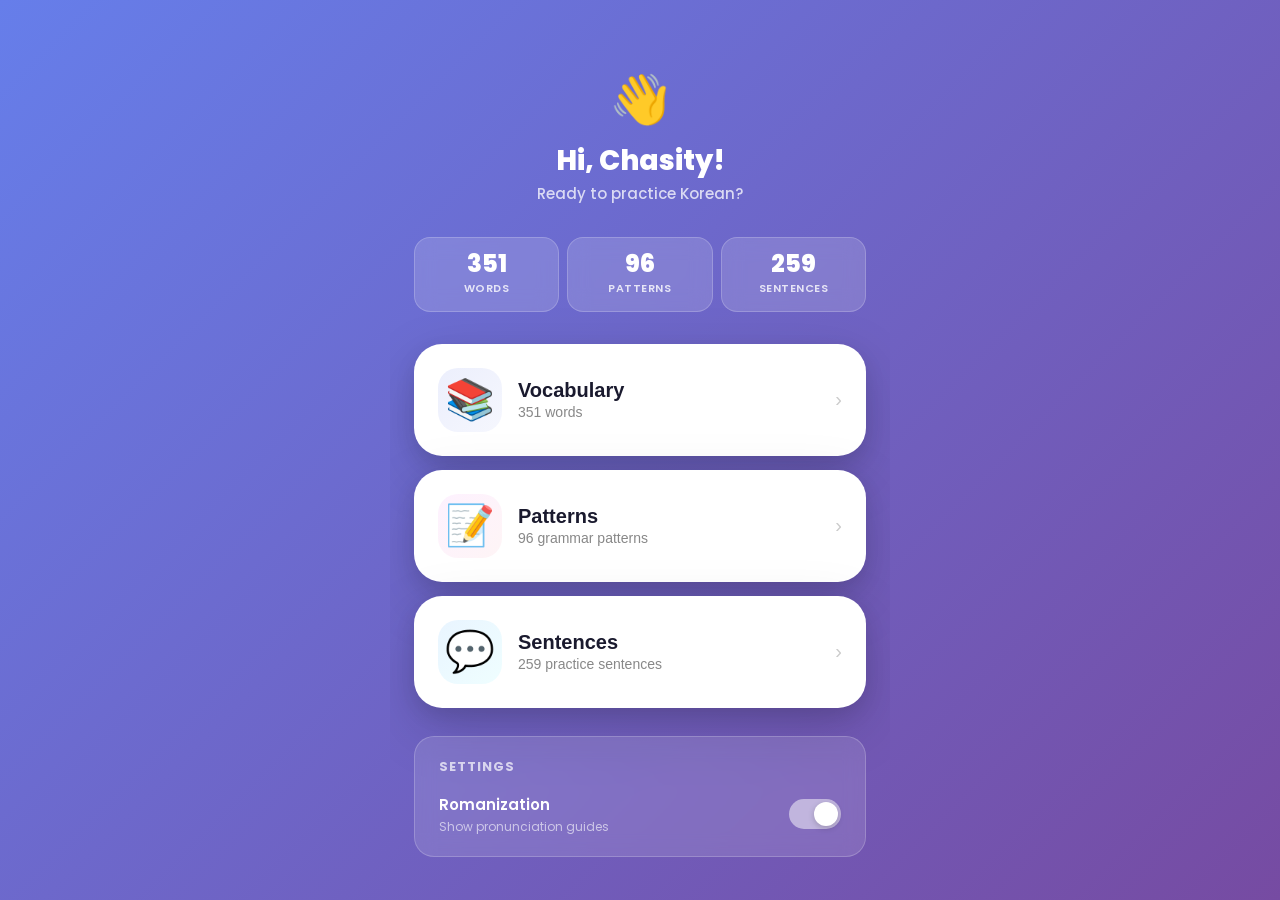
==== index.html @ 187bf94d "Initial release: Korean Practice app for Chasity - 351 vocabulary items across 20 categories - 96 gr" ====
<!DOCTYPE html>
<html lang="en">
<head>
<meta charset="UTF-8">
<meta name="viewport" content="width=device-width, initial-scale=1.0, user-scalable=no">
<meta name="apple-mobile-web-app-capable" content="yes">
<meta name="apple-mobile-web-app-status-bar-style" content="black-translucent">
<title>Korean Practice - Chasity M</title>
<link rel="preconnect" href="https://fonts.googleapis.com">
<link rel="preconnect" href="https://fonts.gstatic.com" crossorigin>
<link href="https://fonts.googleapis.com/css2?family=Noto+Sans+KR:wght@400;500;700;900&family=Poppins:wght@400;500;600;700;800&display=swap" rel="stylesheet">
<style>
*, *::before, *::after {
  box-sizing: border-box;
  margin: 0;
  padding: 0;
}

:root {
  --primary: #667eea;
  --primary-dark: #5a6fd6;
  --secondary: #764ba2;
  --bg-gradient: linear-gradient(135deg, #667eea 0%, #764ba2 100%);
  --card-radius: 28px;
  --btn-radius: 16px;
  --shadow-card: 0 20px 60px rgba(0,0,0,0.15), 0 8px 20px rgba(0,0,0,0.1);
  --shadow-btn: 0 4px 15px rgba(0,0,0,0.1);
  --shadow-btn-hover: 0 6px 20px rgba(0,0,0,0.15);
  --transition: 0.3s cubic-bezier(0.4, 0, 0.2, 1);
  --font-ui: 'Poppins', sans-serif;
  --font-kr: 'Noto Sans KR', sans-serif;
}

html, body {
  height: 100%;
  overflow: hidden;
}

body {
  font-family: var(--font-ui);
  background: var(--bg-gradient);
  min-height: 100vh;
  min-height: 100dvh;
  color: #333;
  -webkit-font-smoothing: antialiased;
  -moz-osx-font-smoothing: grayscale;
  overflow: hidden;
}

/* Loading Screen */
#loading-screen {
  position: fixed;
  inset: 0;
  background: var(--bg-gradient);
  display: flex;
  flex-direction: column;
  align-items: center;
  justify-content: center;
  z-index: 9999;
  transition: opacity 0.5s ease, visibility 0.5s ease;
}

#loading-screen.hidden {
  opacity: 0;
  visibility: hidden;
  pointer-events: none;
}

.loading-spinner {
  width: 48px;
  height: 48px;
  border: 4px solid rgba(255,255,255,0.3);
  border-top-color: #fff;
  border-radius: 50%;
  animation: spin 0.8s linear infinite;
}

.loading-text {
  color: white;
  font-family: var(--font-ui);
  font-size: 18px;
  font-weight: 600;
  margin-top: 20px;
  opacity: 0.9;
}

@keyframes spin {
  to { transform: rotate(360deg); }
}

/* App Container */
#app {
  max-width: 500px;
  margin: 0 auto;
  height: 100vh;
  height: 100dvh;
  position: relative;
  overflow: hidden;
}

/* Screens */
.screen {
  position: absolute;
  inset: 0;
  overflow-y: auto;
  overflow-x: hidden;
  padding: 20px;
  padding-bottom: 40px;
  transition: transform 0.4s cubic-bezier(0.4, 0, 0.2, 1), opacity 0.4s ease;
  -webkit-overflow-scrolling: touch;
  scrollbar-width: none;
}

.screen::-webkit-scrollbar {
  display: none;
}

.screen.hidden {
  transform: translateX(100%);
  opacity: 0;
  pointer-events: none;
}

.screen.slide-out-left {
  transform: translateX(-30%);
  opacity: 0;
  pointer-events: none;
}

/* ==================== */
/* MAIN MENU SCREEN     */
/* ==================== */

.welcome-section {
  text-align: center;
  padding-top: 40px;
  margin-bottom: 32px;
}

.welcome-wave {
  font-size: 48px;
  display: block;
  margin-bottom: 8px;
  animation: wave 2s ease-in-out infinite;
  transform-origin: 70% 70%;
}

@keyframes wave {
  0%, 100% { transform: rotate(0deg); }
  10% { transform: rotate(14deg); }
  20% { transform: rotate(-8deg); }
  30% { transform: rotate(14deg); }
  40% { transform: rotate(-4deg); }
  50% { transform: rotate(10deg); }
  60%, 100% { transform: rotate(0deg); }
}

.welcome-title {
  font-size: 28px;
  font-weight: 800;
  color: white;
  margin-bottom: 4px;
  line-height: 1.2;
}

.welcome-subtitle {
  font-size: 15px;
  color: rgba(255,255,255,0.75);
  font-weight: 500;
}

/* Stats Bar */
.stats-bar {
  display: flex;
  gap: 8px;
  margin-bottom: 32px;
}

.stat-item {
  flex: 1;
  background: rgba(255,255,255,0.15);
  backdrop-filter: blur(10px);
  -webkit-backdrop-filter: blur(10px);
  border-radius: 16px;
  padding: 14px 8px;
  text-align: center;
  border: 1px solid rgba(255,255,255,0.2);
}

.stat-number {
  font-size: 24px;
  font-weight: 800;
  color: white;
  display: block;
  line-height: 1;
}

.stat-label {
  font-size: 11px;
  color: rgba(255,255,255,0.8);
  font-weight: 600;
  text-transform: uppercase;
  letter-spacing: 0.5px;
  margin-top: 4px;
  display: block;
}

/* Mode Buttons */
.mode-buttons {
  display: flex;
  flex-direction: column;
  gap: 14px;
  margin-bottom: 28px;
}

.mode-btn {
  display: flex;
  align-items: center;
  gap: 16px;
  background: white;
  border: none;
  border-radius: var(--card-radius);
  padding: 24px;
  cursor: pointer;
  box-shadow: var(--shadow-card);
  transition: transform var(--transition), box-shadow var(--transition);
  text-align: left;
  width: 100%;
  -webkit-tap-highlight-color: transparent;
}

.mode-btn:hover {
  transform: translateY(-2px);
  box-shadow: 0 24px 70px rgba(0,0,0,0.18), 0 10px 24px rgba(0,0,0,0.12);
}

.mode-btn:active {
  transform: translateY(0) scale(0.98);
}

.mode-icon {
  font-size: 40px;
  width: 64px;
  height: 64px;
  display: flex;
  align-items: center;
  justify-content: center;
  border-radius: 20px;
  flex-shrink: 0;
}

.mode-icon.vocab { background: linear-gradient(135deg, #667eea20, #667eea10); }
.mode-icon.patterns { background: linear-gradient(135deg, #f093fb20, #f5576c10); }
.mode-icon.sentences { background: linear-gradient(135deg, #4facfe20, #00f2fe10); }

.mode-info {
  flex: 1;
  min-width: 0;
}

.mode-title {
  font-size: 20px;
  font-weight: 700;
  color: #1a1a2e;
  margin-bottom: 2px;
}

.mode-count {
  font-size: 14px;
  color: #888;
  font-weight: 500;
}

.mode-arrow {
  font-size: 20px;
  color: #ccc;
  flex-shrink: 0;
  transition: transform var(--transition);
}

.mode-btn:hover .mode-arrow {
  transform: translateX(4px);
}

/* Settings */
.settings-section {
  background: rgba(255,255,255,0.12);
  backdrop-filter: blur(10px);
  -webkit-backdrop-filter: blur(10px);
  border-radius: 20px;
  padding: 20px 24px;
  border: 1px solid rgba(255,255,255,0.2);
}

.settings-title {
  font-size: 13px;
  font-weight: 700;
  color: rgba(255,255,255,0.7);
  text-transform: uppercase;
  letter-spacing: 1px;
  margin-bottom: 16px;
}

.setting-row {
  display: flex;
  align-items: center;
  justify-content: space-between;
}

.setting-label {
  font-size: 15px;
  font-weight: 600;
  color: white;
}

.setting-desc {
  font-size: 12px;
  color: rgba(255,255,255,0.6);
  margin-top: 2px;
}

/* Toggle Switch */
.toggle {
  position: relative;
  width: 52px;
  height: 30px;
  flex-shrink: 0;
}

.toggle input {
  opacity: 0;
  width: 0;
  height: 0;
}

.toggle-slider {
  position: absolute;
  inset: 0;
  background: rgba(255,255,255,0.25);
  border-radius: 30px;
  cursor: pointer;
  transition: var(--transition);
}

.toggle-slider::before {
  content: '';
  position: absolute;
  width: 24px;
  height: 24px;
  left: 3px;
  bottom: 3px;
  background: white;
  border-radius: 50%;
  transition: var(--transition);
  box-shadow: 0 2px 6px rgba(0,0,0,0.2);
}

.toggle input:checked + .toggle-slider {
  background: rgba(255,255,255,0.5);
}

.toggle input:checked + .toggle-slider::before {
  transform: translateX(22px);
}

/* ==================== */
/* PRACTICE SCREEN      */
/* ==================== */

/* Top Bar */
.top-bar {
  display: flex;
  align-items: center;
  justify-content: space-between;
  margin-bottom: 16px;
  gap: 12px;
}

.back-btn {
  display: flex;
  align-items: center;
  gap: 6px;
  background: rgba(255,255,255,0.2);
  backdrop-filter: blur(10px);
  -webkit-backdrop-filter: blur(10px);
  border: 1px solid rgba(255,255,255,0.25);
  border-radius: 14px;
  padding: 10px 16px;
  color: white;
  font-size: 14px;
  font-weight: 600;
  cursor: pointer;
  transition: var(--transition);
  font-family: var(--font-ui);
  -webkit-tap-highlight-color: transparent;
  flex-shrink: 0;
}

.back-btn:hover {
  background: rgba(255,255,255,0.3);
}

.back-btn:active {
  transform: scale(0.95);
}

.back-arrow {
  font-size: 18px;
}

.screen-title {
  font-size: 18px;
  font-weight: 700;
  color: white;
  text-align: center;
  flex: 1;
  min-width: 0;
  white-space: nowrap;
}

.shuffle-btn {
  display: flex;
  align-items: center;
  justify-content: center;
  width: 42px;
  height: 42px;
  background: rgba(255,255,255,0.2);
  backdrop-filter: blur(10px);
  -webkit-backdrop-filter: blur(10px);
  border: 1px solid rgba(255,255,255,0.25);
  border-radius: 14px;
  color: white;
  font-size: 20px;
  cursor: pointer;
  transition: var(--transition);
  flex-shrink: 0;
  -webkit-tap-highlight-color: transparent;
}

.shuffle-btn:hover {
  background: rgba(255,255,255,0.3);
}

.shuffle-btn:active {
  transform: scale(0.92);
}

.shuffle-btn.active {
  background: rgba(255,255,255,0.45);
  border-color: rgba(255,255,255,0.5);
}

/* Filter Bar */
.filter-bar {
  display: flex;
  gap: 8px;
  overflow-x: auto;
  padding-bottom: 4px;
  margin-bottom: 12px;
  scrollbar-width: none;
  -ms-overflow-style: none;
  -webkit-overflow-scrolling: touch;
}

.filter-bar::-webkit-scrollbar {
  display: none;
}

.filter-pill {
  flex-shrink: 0;
  padding: 8px 18px;
  border-radius: 30px;
  border: 1.5px solid rgba(255,255,255,0.3);
  background: rgba(255,255,255,0.12);
  color: rgba(255,255,255,0.85);
  font-size: 13px;
  font-weight: 600;
  cursor: pointer;
  transition: var(--transition);
  font-family: var(--font-ui);
  -webkit-tap-highlight-color: transparent;
  white-space: nowrap;
}

.filter-pill:hover {
  background: rgba(255,255,255,0.2);
}

.filter-pill.active {
  background: white;
  color: var(--primary);
  border-color: white;
  box-shadow: 0 4px 12px rgba(0,0,0,0.15);
}

/* Lesson Filter */
.lesson-filter-row {
  display: flex;
  align-items: center;
  gap: 10px;
  margin-bottom: 16px;
}

.lesson-filter-label {
  font-size: 13px;
  font-weight: 600;
  color: rgba(255,255,255,0.8);
  white-space: nowrap;
}

.lesson-select {
  flex: 1;
  padding: 8px 14px;
  border-radius: 12px;
  border: 1.5px solid rgba(255,255,255,0.3);
  background: rgba(255,255,255,0.15);
  color: white;
  font-size: 13px;
  font-weight: 600;
  font-family: var(--font-ui);
  cursor: pointer;
  -webkit-appearance: none;
  appearance: none;
  background-image: url("data:image/svg+xml,%3Csvg xmlns='http://www.w3.org/2000/svg' width='12' height='12' viewBox='0 0 12 12'%3E%3Cpath fill='white' d='M6 8L1 3h10z'/%3E%3C/svg%3E");
  background-repeat: no-repeat;
  background-position: right 12px center;
  padding-right: 32px;
}

.lesson-select option {
  background: #4a4a6a;
  color: white;
}

/* Progress Bar */
.progress-section {
  margin-bottom: 20px;
}

.progress-info {
  display: flex;
  justify-content: space-between;
  align-items: center;
  margin-bottom: 8px;
}

.progress-text {
  font-size: 13px;
  font-weight: 600;
  color: rgba(255,255,255,0.85);
}

.progress-counter {
  font-size: 13px;
  font-weight: 700;
  color: white;
}

.progress-track {
  width: 100%;
  height: 6px;
  background: rgba(255,255,255,0.2);
  border-radius: 10px;
  overflow: hidden;
}

.progress-fill {
  height: 100%;
  background: white;
  border-radius: 10px;
  transition: width 0.4s cubic-bezier(0.4, 0, 0.2, 1);
  min-width: 2%;
}

/* Flashcard */
.card-container {
  perspective: 1000px;
  margin-bottom: 24px;
  -webkit-tap-highlight-color: transparent;
}

.card-flipper {
  position: relative;
  width: 100%;
  min-height: 340px;
  transition: transform 0.6s cubic-bezier(0.4, 0, 0.2, 1);
  transform-style: preserve-3d;
  cursor: pointer;
}

.card-flipper.flipped {
  transform: rotateY(180deg);
}

.card-face {
  position: absolute;
  inset: 0;
  backface-visibility: hidden;
  -webkit-backface-visibility: hidden;
  background: white;
  border-radius: var(--card-radius);
  box-shadow: var(--shadow-card);
  display: flex;
  flex-direction: column;
  align-items: center;
  justify-content: center;
  padding: 32px 28px;
  overflow: hidden;
}

.card-back {
  transform: rotateY(180deg);
}

/* Card Content */
.card-badge {
  display: inline-flex;
  align-items: center;
  padding: 6px 16px;
  border-radius: 30px;
  font-size: 12px;
  font-weight: 700;
  text-transform: uppercase;
  letter-spacing: 0.5px;
  margin-bottom: 20px;
}

.card-korean {
  font-family: var(--font-kr);
  font-size: 52px;
  font-weight: 900;
  color: var(--primary);
  text-align: center;
  line-height: 1.2;
  margin-bottom: 8px;
  word-break: keep-all;
  overflow-wrap: break-word;
  max-width: 100%;
}

.card-korean.long-text {
  font-size: 36px;
}

.card-korean.very-long-text {
  font-size: 28px;
}

.card-romanization {
  font-family: var(--font-ui);
  font-size: 16px;
  color: #999;
  font-weight: 500;
  font-style: italic;
  margin-bottom: 16px;
  text-align: center;
}

.card-english {
  font-size: 28px;
  font-weight: 700;
  color: #2d2d3f;
  text-align: center;
  line-height: 1.3;
  max-width: 100%;
  word-wrap: break-word;
}

.card-english.long-text {
  font-size: 22px;
}

.card-english.very-long-text {
  font-size: 18px;
}

.card-example {
  margin-top: 16px;
  padding: 14px 20px;
  background: #f5f7ff;
  border-radius: 16px;
  width: 100%;
}

.card-example-label {
  font-size: 11px;
  font-weight: 700;
  color: #999;
  text-transform: uppercase;
  letter-spacing: 0.5px;
  margin-bottom: 6px;
}

.card-example-text {
  font-family: var(--font-kr);
  font-size: 16px;
  color: #555;
  font-weight: 500;
  line-height: 1.5;
}

.card-lesson-badge {
  display: inline-flex;
  align-items: center;
  gap: 4px;
  padding: 6px 14px;
  background: #f0f0f5;
  border-radius: 20px;
  font-size: 12px;
  font-weight: 600;
  color: #888;
  margin-top: 12px;
}

.card-tap-hint {
  position: absolute;
  bottom: 16px;
  font-size: 12px;
  color: #bbb;
  font-weight: 500;
}

/* Pattern-specific */
.card-pattern {
  font-family: var(--font-kr);
  font-size: 44px;
  font-weight: 900;
  color: var(--primary);
  text-align: center;
  line-height: 1.3;
  margin-bottom: 8px;
}

.card-pattern.long-text {
  font-size: 30px;
}

.card-meaning {
  font-size: 20px;
  font-weight: 600;
  color: #555;
  text-align: center;
  margin-bottom: 20px;
}

.card-examples-list {
  width: 100%;
  display: flex;
  flex-direction: column;
  gap: 10px;
  max-height: 200px;
  overflow-y: auto;
}

.example-item {
  padding: 12px 16px;
  background: #f5f7ff;
  border-radius: 14px;
  border-left: 3px solid var(--primary);
}

.example-kr {
  font-family: var(--font-kr);
  font-size: 16px;
  font-weight: 700;
  color: #333;
  margin-bottom: 2px;
}

.example-en {
  font-size: 13px;
  color: #777;
  font-weight: 500;
}

/* Navigation */
.nav-row {
  display: flex;
  gap: 12px;
  justify-content: center;
}

.nav-btn {
  flex: 1;
  max-width: 200px;
  display: flex;
  align-items: center;
  justify-content: center;
  gap: 8px;
  padding: 16px 24px;
  background: white;
  border: none;
  border-radius: var(--btn-radius);
  font-size: 15px;
  font-weight: 700;
  color: #333;
  cursor: pointer;
  box-shadow: var(--shadow-btn);
  transition: var(--transition);
  font-family: var(--font-ui);
  -webkit-tap-highlight-color: transparent;
}

.nav-btn:hover {
  box-shadow: var(--shadow-btn-hover);
  transform: translateY(-1px);
}

.nav-btn:active {
  transform: translateY(0) scale(0.97);
}

.nav-btn:disabled {
  opacity: 0.4;
  cursor: default;
  transform: none;
}

.nav-btn:disabled:hover {
  box-shadow: var(--shadow-btn);
  transform: none;
}

.nav-btn-icon {
  font-size: 18px;
}

/* Category Badge Colors */
.badge-food { background: #fff3e0; color: #e65100; }
.badge-verbs { background: #e8f5e9; color: #2e7d32; }
.badge-places { background: #e3f2fd; color: #1565c0; }
.badge-people { background: #fce4ec; color: #c62828; }
.badge-expressions { background: #f3e5f5; color: #7b1fa2; }
.badge-hangul { background: #e0f2f1; color: #00695c; }
.badge-grammar { background: #fff8e1; color: #f57f17; }
.badge-greetings { background: #e8eaf6; color: #283593; }
.badge-time { background: #e1f5fe; color: #0277bd; }
.badge-objects { background: #fbe9e7; color: #bf360c; }
.badge-nature { background: #e8f5e9; color: #388e3c; }
.badge-weather { background: #e0f7fa; color: #00838f; }
.badge-activities { background: #fff3e0; color: #ef6c00; }
.badge-travel { background: #e8eaf6; color: #3949ab; }
.badge-body { background: #fce4ec; color: #ad1457; }
.badge-personality { background: #f3e5f5; color: #6a1b9a; }
.badge-academic { background: #e3f2fd; color: #1565c0; }
.badge-slang { background: #fff8e1; color: #ff8f00; }
.badge-idioms { background: #efebe9; color: #4e342e; }
.badge-temperature { background: #e0f7fa; color: #006064; }
.badge-default { background: #f5f5f5; color: #616161; }

/* Empty State */
.empty-state {
  text-align: center;
  padding: 60px 20px;
}

.empty-icon {
  font-size: 64px;
  margin-bottom: 16px;
  opacity: 0.5;
}

.empty-text {
  font-size: 18px;
  font-weight: 600;
  color: rgba(255,255,255,0.7);
}

.empty-subtext {
  font-size: 14px;
  color: rgba(255,255,255,0.5);
  margin-top: 8px;
}

/* Keyboard hint */
.keyboard-hint {
  text-align: center;
  margin-top: 16px;
  font-size: 12px;
  color: rgba(255,255,255,0.4);
  font-weight: 500;
}

@media (max-width: 360px) {
  .card-korean { font-size: 42px; }
  .card-korean.long-text { font-size: 30px; }
  .card-korean.very-long-text { font-size: 24px; }
  .card-english { font-size: 24px; }
  .card-english.long-text { font-size: 18px; }
  .card-english.very-long-text { font-size: 16px; }
  .card-pattern { font-size: 36px; }
  .card-pattern.long-text { font-size: 26px; }
  .mode-btn { padding: 18px; }
  .mode-icon { width: 52px; height: 52px; font-size: 32px; }
  .mode-title { font-size: 17px; }
}

@media (min-width: 501px) {
  #app {
    padding-top: 20px;
  }

  .screen {
    border-radius: 24px 24px 0 0;
    padding: 24px;
  }

  .card-face {
    padding: 40px 36px;
  }

  .card-flipper {
    min-height: 380px;
  }
}

/* Prevent text selection on cards */
.card-container {
  user-select: none;
  -webkit-user-select: none;
}

/* Focus styles for accessibility */
.mode-btn:focus-visible,
.back-btn:focus-visible,
.shuffle-btn:focus-visible,
.nav-btn:focus-visible,
.filter-pill:focus-visible {
  outline: 3px solid rgba(255,255,255,0.8);
  outline-offset: 2px;
}

/* Smooth card entry animation */
@keyframes cardIn {
  from {
    opacity: 0;
    transform: scale(0.92) translateY(16px);
  }
  to {
    opacity: 1;
    transform: scale(1) translateY(0);
  }
}

.card-container.animate-in {
  animation: cardIn 0.35s cubic-bezier(0.4, 0, 0.2, 1) forwards;
}
</style>
</head>
<body>

<!-- Loading Screen -->
<div id="loading-screen">
  <div class="loading-spinner"></div>
  <div class="loading-text">Loading your practice cards...</div>
</div>

<!-- App -->
<div id="app">

  <!-- Main Menu Screen -->
  <div id="menu-screen" class="screen hidden">
    <div class="welcome-section">
      <span class="welcome-wave" aria-hidden="true">&#128075;</span>
      <h1 class="welcome-title">Hi, <span id="student-name">Student</span>!</h1>
      <p class="welcome-subtitle">Ready to practice Korean?</p>
    </div>

    <div class="stats-bar" role="group" aria-label="Practice statistics">
      <div class="stat-item">
        <span class="stat-number" id="stat-vocab">0</span>
        <span class="stat-label">Words</span>
      </div>
      <div class="stat-item">
        <span class="stat-number" id="stat-patterns">0</span>
        <span class="stat-label">Patterns</span>
      </div>
      <div class="stat-item">
        <span class="stat-number" id="stat-sentences">0</span>
        <span class="stat-label">Sentences</span>
      </div>
    </div>

    <div class="mode-buttons" role="navigation" aria-label="Practice modes">
      <button class="mode-btn" onclick="openMode('vocabulary')" aria-label="Practice Vocabulary">
        <div class="mode-icon vocab" aria-hidden="true">&#128218;</div>
        <div class="mode-info">
          <div class="mode-title">Vocabulary</div>
          <div class="mode-count" id="vocab-count">0 words</div>
        </div>
        <span class="mode-arrow" aria-hidden="true">&#8250;</span>
      </button>
      <button class="mode-btn" onclick="openMode('patterns')" aria-label="Practice Grammar Patterns">
        <div class="mode-icon patterns" aria-hidden="true">&#128221;</div>
        <div class="mode-info">
          <div class="mode-title">Patterns</div>
          <div class="mode-count" id="patterns-count">0 grammar patterns</div>
        </div>
        <span class="mode-arrow" aria-hidden="true">&#8250;</span>
      </button>
      <button class="mode-btn" onclick="openMode('sentences')" aria-label="Practice Sentences">
        <div class="mode-icon sentences" aria-hidden="true">&#128172;</div>
        <div class="mode-info">
          <div class="mode-title">Sentences</div>
          <div class="mode-count" id="sentences-count">0 practice sentences</div>
        </div>
        <span class="mode-arrow" aria-hidden="true">&#8250;</span>
      </button>
    </div>

    <div class="settings-section">
      <div class="settings-title">Settings</div>
      <div class="setting-row">
        <div>
          <div class="setting-label">Romanization</div>
          <div class="setting-desc">Show pronunciation guides</div>
        </div>
        <label class="toggle" aria-label="Toggle romanization display">
          <input type="checkbox" id="romanization-toggle" onchange="toggleRomanization(this.checked)">
          <span class="toggle-slider"></span>
        </label>
      </div>
    </div>
  </div>

  <!-- Practice Screen (shared by all modes) -->
  <div id="practice-screen" class="screen hidden">
    <div class="top-bar">
      <button class="back-btn" onclick="goBack()" aria-label="Return to menu">
        <span class="back-arrow" aria-hidden="true">&#8249;</span>
        <span>Back</span>
      </button>
      <h2 class="screen-title" id="practice-title">Vocabulary</h2>
      <button class="shuffle-btn" id="shuffle-btn" onclick="toggleShuffle()" aria-label="Toggle shuffle mode" title="Shuffle">
        &#128256;
      </button>
    </div>

    <!-- Category Filter (vocab only) -->
    <div class="filter-bar" id="category-filter" role="tablist" aria-label="Category filter" style="display:none;"></div>

    <!-- Lesson Filter -->
    <div class="lesson-filter-row" id="lesson-filter-row" style="display:none;">
      <span class="lesson-filter-label">Lesson:</span>
      <select class="lesson-select" id="lesson-select" onchange="applyLessonFilter()" aria-label="Filter by lesson number">
        <option value="all">All Lessons</option>
      </select>
    </div>

    <!-- Progress -->
    <div class="progress-section" id="progress-section">
      <div class="progress-info">
        <span class="progress-text" id="progress-text">Card 1</span>
        <span class="progress-counter" id="progress-counter">1 / 10</span>
      </div>
      <div class="progress-track">
        <div class="progress-fill" id="progress-fill" style="width: 10%"></div>
      </div>
    </div>

    <!-- Flashcard Area -->
    <div id="card-area"></div>

    <!-- Navigation -->
    <div class="nav-row" id="nav-row">
      <button class="nav-btn" id="prev-btn" onclick="prevCard()" aria-label="Previous card">
        <span class="nav-btn-icon" aria-hidden="true">&#8592;</span>
        Previous
      </button>
      <button class="nav-btn" id="next-btn" onclick="nextCard()" aria-label="Next card">
        Next
        <span class="nav-btn-icon" aria-hidden="true">&#8594;</span>
      </button>
    </div>

    <div class="keyboard-hint" id="keyboard-hint">
      Arrow keys to navigate &middot; Space to flip
    </div>
  </div>

</div>

<script>
// ========================================
// STATE
// ========================================
let appData = null;
let currentMode = null; // 'vocabulary' | 'patterns' | 'sentences'
let currentItems = [];
let currentIndex = 0;
let isFlipped = false;
let isShuffled = false;
let showRomanization = true;
let currentCategory = 'all';
let currentLesson = 'all';
let originalOrder = [];

// Touch state
let touchStartX = 0;
let touchStartY = 0;
let touchStartTime = 0;
let isSwiping = false;

// ========================================
// INITIALIZATION
// ========================================
async function init() {
  try {
    const response = await fetch('data.json');
    if (!response.ok) throw new Error('Failed to load data.json');
    appData = await response.json();
    loadSettings();
    renderMenu();
    showScreen('menu');
    document.getElementById('loading-screen').classList.add('hidden');
  } catch (err) {
    console.error('Failed to load data:', err);
    document.querySelector('.loading-text').textContent = 'Failed to load data. Please refresh.';
  }
}

function loadSettings() {
  const savedRom = localStorage.getItem('kp_romanization');
  showRomanization = savedRom !== null ? savedRom === 'true' : true;
  document.getElementById('romanization-toggle').checked = showRomanization;
}

function toggleRomanization(value) {
  showRomanization = value;
  localStorage.setItem('kp_romanization', value.toString());
  if (currentMode && currentItems.length > 0) {
    renderCard();
  }
}

// ========================================
// SCREEN MANAGEMENT
// ========================================
function showScreen(name) {
  const menuScreen = document.getElementById('menu-screen');
  const practiceScreen = document.getElementById('practice-screen');

  if (name === 'menu') {
    menuScreen.classList.remove('hidden', 'slide-out-left');
    practiceScreen.classList.add('hidden');
    practiceScreen.classList.remove('slide-out-left');
  } else {
    menuScreen.classList.add('slide-out-left');
    menuScreen.classList.remove('hidden');
    practiceScreen.classList.remove('hidden', 'slide-out-left');
  }
}

function goBack() {
  saveProgress();
  currentMode = null;
  showScreen('menu');
}

// ========================================
// MENU RENDERING
// ========================================
function renderMenu() {
  const s = appData.student;
  document.getElementById('student-name').textContent = s.name.split(' ')[0];
  document.getElementById('stat-vocab').textContent = appData.vocabulary.length;
  document.getElementById('stat-patterns').textContent = appData.patterns.length;
  document.getElementById('stat-sentences').textContent = appData.sentences.length;
  document.getElementById('vocab-count').textContent = appData.vocabulary.length + ' words';
  document.getElementById('patterns-count').textContent = appData.patterns.length + ' grammar patterns';
  document.getElementById('sentences-count').textContent = appData.sentences.length + ' practice sentences';
}

// ========================================
// MODE OPENING
// ========================================
function openMode(mode) {
  currentMode = mode;
  currentCategory = 'all';
  currentLesson = 'all';
  isShuffled = false;
  isFlipped = false;

  const titleMap = { vocabulary: 'Vocabulary', patterns: 'Patterns', sentences: 'Sentences' };
  document.getElementById('practice-title').textContent = titleMap[mode];
  document.getElementById('shuffle-btn').classList.remove('active');

  // Show/hide category filter
  const catFilter = document.getElementById('category-filter');
  if (mode === 'vocabulary') {
    catFilter.style.display = 'flex';
    renderCategoryFilter();
  } else {
    catFilter.style.display = 'none';
  }

  // Setup lesson filter
  setupLessonFilter(mode);

  // Load items
  loadItems();
  restoreProgress();
  showScreen('practice');

  // Hide keyboard hint on touch devices
  if ('ontouchstart' in window) {
    document.getElementById('keyboard-hint').style.display = 'none';
  }
}

function loadItems() {
  let source;
  if (currentMode === 'vocabulary') source = appData.vocabulary;
  else if (currentMode === 'patterns') source = appData.patterns;
  else source = appData.sentences;

  // Apply category filter (vocab only)
  if (currentMode === 'vocabulary' && currentCategory !== 'all') {
    source = source.filter(item => item.category === currentCategory);
  }

  // Apply lesson filter
  if (currentLesson !== 'all') {
    const lessonNum = parseInt(currentLesson);
    source = source.filter(item => item.lessons && item.lessons.includes(lessonNum));
  }

  currentItems = [...source];
  originalOrder = [...source];

  if (isShuffled) {
    shuffleArray(currentItems);
  }

  currentIndex = 0;
  isFlipped = false;

  if (currentItems.length > 0) {
    renderCard();
    updateProgress();
    updateNavButtons();
    document.getElementById('card-area').style.display = '';
    document.getElementById('nav-row').style.display = '';
    document.getElementById('progress-section').style.display = '';
  } else {
    showEmptyState();
  }
}

function showEmptyState() {
  document.getElementById('card-area').innerHTML =
    '<div class="empty-state">' +
    '<div class="empty-icon">&#128269;</div>' +
    '<div class="empty-text">No cards found</div>' +
    '<div class="empty-subtext">Try a different filter</div>' +
    '</div>';
  document.getElementById('nav-row').style.display = 'none';
  document.getElementById('progress-section').style.display = 'none';
}

// ========================================
// CATEGORY FILTER
// ========================================
function renderCategoryFilter() {
  const categories = [...new Set(appData.vocabulary.map(v => v.category))].sort();
  const container = document.getElementById('category-filter');
  let html = '<button class="filter-pill' + (currentCategory === 'all' ? ' active' : '') +
    '" onclick="setCategory(\'all\')" role="tab" aria-selected="' +
    (currentCategory === 'all') + '">All</button>';

  categories.forEach(cat => {
    const label = cat.charAt(0).toUpperCase() + cat.slice(1);
    const count = appData.vocabulary.filter(v => v.category === cat).length;
    html += '<button class="filter-pill' + (currentCategory === cat ? ' active' : '') +
      '" onclick="setCategory(\'' + cat + '\')" role="tab" aria-selected="' +
      (currentCategory === cat) + '">' + label + ' (' + count + ')</button>';
  });

  container.innerHTML = html;
}

function setCategory(cat) {
  currentCategory = cat;
  renderCategoryFilter();
  loadItems();
}

// ========================================
// LESSON FILTER
// ========================================
function setupLessonFilter(mode) {
  const row = document.getElementById('lesson-filter-row');
  const select = document.getElementById('lesson-select');

  let source;
  if (mode === 'vocabulary') source = appData.vocabulary;
  else if (mode === 'patterns') source = appData.patterns;
  else source = appData.sentences;

  const lessons = new Set();
  source.forEach(item => {
    if (item.lessons) item.lessons.forEach(l => lessons.add(l));
  });

  const sorted = [...lessons].sort((a, b) => a - b);

  if (sorted.length > 1) {
    row.style.display = 'flex';
    let opts = '<option value="all">All Lessons</option>';
    sorted.forEach(l => {
      opts += '<option value="' + l + '">Lesson ' + l + '</option>';
    });
    select.innerHTML = opts;
    select.value = 'all';
  } else {
    row.style.display = 'none';
  }
}

function applyLessonFilter() {
  currentLesson = document.getElementById('lesson-select').value;
  loadItems();
}

// ========================================
// CARD RENDERING
// ========================================
function renderCard() {
  if (currentItems.length === 0) return;
  const item = currentItems[currentIndex];
  let html = '';

  if (currentMode === 'vocabulary') {
    html = renderVocabCard(item);
  } else if (currentMode === 'patterns') {
    html = renderPatternCard(item);
  } else {
    html = renderSentenceCard(item);
  }

  const area = document.getElementById('card-area');
  area.innerHTML = html;

  // Trigger animation
  const container = area.querySelector('.card-container');
  if (container) {
    container.classList.add('animate-in');
  }

  // Re-apply flip state (always start unflipped when navigating)
  isFlipped = false;
}

function getTextSizeClass(text, thresholdLong, thresholdVeryLong) {
  if (!text) return '';
  if (text.length > thresholdVeryLong) return ' very-long-text';
  if (text.length > thresholdLong) return ' long-text';
  return '';
}

function getBadgeClass(category) {
  const map = {
    food: 'badge-food', verbs: 'badge-verbs', places: 'badge-places',
    people: 'badge-people', expressions: 'badge-expressions', hangul: 'badge-hangul',
    grammar: 'badge-grammar', greetings: 'badge-greetings', time: 'badge-time',
    objects: 'badge-objects', nature: 'badge-nature', weather: 'badge-weather',
    activities: 'badge-activities', travel: 'badge-travel', body: 'badge-body',
    personality: 'badge-personality', academic: 'badge-academic', slang: 'badge-slang',
    idioms: 'badge-idioms', temperature: 'badge-temperature'
  };
  return map[category] || 'badge-default';
}

function escapeHtml(str) {
  if (!str) return '';
  const div = document.createElement('div');
  div.textContent = str;
  return div.innerHTML;
}

function renderVocabCard(item) {
  const catLabel = item.category ? item.category.charAt(0).toUpperCase() + item.category.slice(1) : '';
  const badgeClass = getBadgeClass(item.category);
  const krSizeClass = getTextSizeClass(item.korean, 6, 12);
  const enSizeClass = getTextSizeClass(item.english, 25, 45);
  const romanization = showRomanization && item.romanization
    ? '<div class="card-romanization">' + escapeHtml(item.romanization) + '</div>' : '';
  const example = item.example
    ? '<div class="card-example"><div class="card-example-label">Example</div><div class="card-example-text">' + escapeHtml(item.example) + '</div></div>' : '';

  return '<div class="card-container" onclick="flipCard()" ontouchstart="onTouchStart(event)" ontouchmove="onTouchMove(event)" ontouchend="onTouchEnd(event)">' +
    '<div class="card-flipper" id="card-flipper">' +
    '<div class="card-face card-front">' +
    (catLabel ? '<div class="card-badge ' + badgeClass + '">' + escapeHtml(catLabel) + '</div>' : '') +
    '<div class="card-english' + enSizeClass + '">' + escapeHtml(item.english) + '</div>' +
    '<div class="card-tap-hint">Tap to reveal</div>' +
    '</div>' +
    '<div class="card-face card-back">' +
    (catLabel ? '<div class="card-badge ' + badgeClass + '">' + escapeHtml(catLabel) + '</div>' : '') +
    '<div class="card-korean' + krSizeClass + '">' + escapeHtml(item.korean) + '</div>' +
    romanization +
    example +
    '</div>' +
    '</div></div>';
}

function renderPatternCard(item) {
  const patSizeClass = getTextSizeClass(item.pattern, 15, 30);

  let examplesHtml = '';
  if (item.examples && item.examples.length > 0) {
    examplesHtml = '<div class="card-examples-list">';
    item.examples.forEach(function(ex) {
      examplesHtml += '<div class="example-item">' +
        '<div class="example-kr">' + escapeHtml(ex.korean) + '</div>' +
        '<div class="example-en">' + escapeHtml(ex.english) + '</div>' +
        '</div>';
    });
    examplesHtml += '</div>';
  }

  return '<div class="card-container" onclick="flipCard()" ontouchstart="onTouchStart(event)" ontouchmove="onTouchMove(event)" ontouchend="onTouchEnd(event)">' +
    '<div class="card-flipper" id="card-flipper">' +
    '<div class="card-face card-front">' +
    '<div class="card-badge badge-grammar">Pattern</div>' +
    '<div class="card-pattern' + patSizeClass + '">' + escapeHtml(item.pattern) + '</div>' +
    '<div class="card-tap-hint">Tap for meaning & examples</div>' +
    '</div>' +
    '<div class="card-face card-back">' +
    '<div class="card-meaning">' + escapeHtml(item.meaning) + '</div>' +
    examplesHtml +
    (item.lessons ? '<div class="card-lesson-badge">Lesson ' + item.lessons.join(', ') + '</div>' : '') +
    '</div>' +
    '</div></div>';
}

function renderSentenceCard(item) {
  const enSizeClass = getTextSizeClass(item.english, 30, 55);
  const krSizeClass = getTextSizeClass(item.korean, 8, 16);

  return '<div class="card-container" onclick="flipCard()" ontouchstart="onTouchStart(event)" ontouchmove="onTouchMove(event)" ontouchend="onTouchEnd(event)">' +
    '<div class="card-flipper" id="card-flipper">' +
    '<div class="card-face card-front">' +
    '<div class="card-badge badge-expressions">Sentence</div>' +
    '<div class="card-english' + enSizeClass + '">' + escapeHtml(item.english) + '</div>' +
    '<div class="card-tap-hint">Tap to reveal Korean</div>' +
    '</div>' +
    '<div class="card-face card-back">' +
    '<div class="card-korean' + krSizeClass + '">' + escapeHtml(item.korean) + '</div>' +
    (item.lessons ? '<div class="card-lesson-badge">Lesson ' + item.lessons.join(', ') + '</div>' : '') +
    '</div>' +
    '</div></div>';
}

// ========================================
// CARD INTERACTION
// ========================================
function flipCard() {
  if (isSwiping) return;
  const flipper = document.getElementById('card-flipper');
  if (!flipper) return;
  isFlipped = !isFlipped;
  if (isFlipped) {
    flipper.classList.add('flipped');
  } else {
    flipper.classList.remove('flipped');
  }
}

function nextCard() {
  if (currentIndex < currentItems.length - 1) {
    currentIndex++;
    renderCard();
    updateProgress();
    updateNavButtons();
    saveProgress();
  }
}

function prevCard() {
  if (currentIndex > 0) {
    currentIndex--;
    renderCard();
    updateProgress();
    updateNavButtons();
    saveProgress();
  }
}

function updateProgress() {
  const total = currentItems.length;
  const current = currentIndex + 1;
  const pct = (current / total) * 100;

  document.getElementById('progress-text').textContent = 'Card ' + current;
  document.getElementById('progress-counter').textContent = current + ' / ' + total;
  document.getElementById('progress-fill').style.width = pct + '%';
}

function updateNavButtons() {
  document.getElementById('prev-btn').disabled = currentIndex === 0;
  document.getElementById('next-btn').disabled = currentIndex === currentItems.length - 1;
}

// ========================================
// SHUFFLE
// ========================================
function toggleShuffle() {
  isShuffled = !isShuffled;
  const btn = document.getElementById('shuffle-btn');

  if (isShuffled) {
    btn.classList.add('active');
    shuffleArray(currentItems);
  } else {
    btn.classList.remove('active');
    // Restore original filtered order
    const currentIds = new Set(currentItems.map(i => i.id));
    currentItems = originalOrder.filter(i => currentIds.has(i.id));
  }

  currentIndex = 0;
  isFlipped = false;
  if (currentItems.length > 0) {
    renderCard();
    updateProgress();
    updateNavButtons();
  }
}

function shuffleArray(arr) {
  for (let i = arr.length - 1; i > 0; i--) {
    const j = Math.floor(Math.random() * (i + 1));
    [arr[i], arr[j]] = [arr[j], arr[i]];
  }
}

// ========================================
// TOUCH / SWIPE
// ========================================
function onTouchStart(e) {
  touchStartX = e.touches[0].clientX;
  touchStartY = e.touches[0].clientY;
  touchStartTime = Date.now();
  isSwiping = false;
}

function onTouchMove(e) {
  if (!touchStartX) return;
  const dx = Math.abs(e.touches[0].clientX - touchStartX);
  const dy = Math.abs(e.touches[0].clientY - touchStartY);
  if (dx > 10 && dx > dy) {
    isSwiping = true;
    e.preventDefault();
  }
}

function onTouchEnd(e) {
  if (!touchStartX) return;
  const dx = e.changedTouches[0].clientX - touchStartX;
  const dy = Math.abs(e.changedTouches[0].clientY - touchStartY);
  const dt = Date.now() - touchStartTime;

  if (Math.abs(dx) > 50 && Math.abs(dx) > dy * 1.5 && dt < 500) {
    if (dx < 0) {
      nextCard();
    } else {
      prevCard();
    }
    // Prevent the flip
    setTimeout(function() { isSwiping = false; }, 50);
    return;
  }

  // Short delay to prevent accidental flip after swipe attempt
  setTimeout(function() { isSwiping = false; }, 10);
  touchStartX = 0;
  touchStartY = 0;
}

// ========================================
// KEYBOARD NAVIGATION
// ========================================
document.addEventListener('keydown', function(e) {
  if (!currentMode || currentItems.length === 0) return;

  if (e.key === 'ArrowRight' || e.key === 'ArrowDown') {
    e.preventDefault();
    nextCard();
  } else if (e.key === 'ArrowLeft' || e.key === 'ArrowUp') {
    e.preventDefault();
    prevCard();
  } else if (e.key === ' ' || e.key === 'Enter') {
    e.preventDefault();
    flipCard();
  } else if (e.key === 'Escape') {
    e.preventDefault();
    goBack();
  }
});

// ========================================
// PROGRESS PERSISTENCE
// ========================================
function getProgressKey() {
  return 'kp_progress_' + currentMode + '_' + currentCategory + '_' + currentLesson;
}

function saveProgress() {
  if (!currentMode) return;
  try {
    localStorage.setItem(getProgressKey(), currentIndex.toString());
  } catch(e) { /* ignore quota errors */ }
}

function restoreProgress() {
  if (!currentMode) return;
  try {
    const saved = localStorage.getItem(getProgressKey());
    if (saved !== null) {
      const idx = parseInt(saved);
      if (!isNaN(idx) && idx >= 0 && idx < currentItems.length) {
        currentIndex = idx;
      }
    }
  } catch(e) { /* ignore */ }

  if (currentItems.length > 0) {
    renderCard();
    updateProgress();
    updateNavButtons();
  }
}

// ========================================
// INITIALIZE
// ========================================
init();
</script>
</body>
</html>
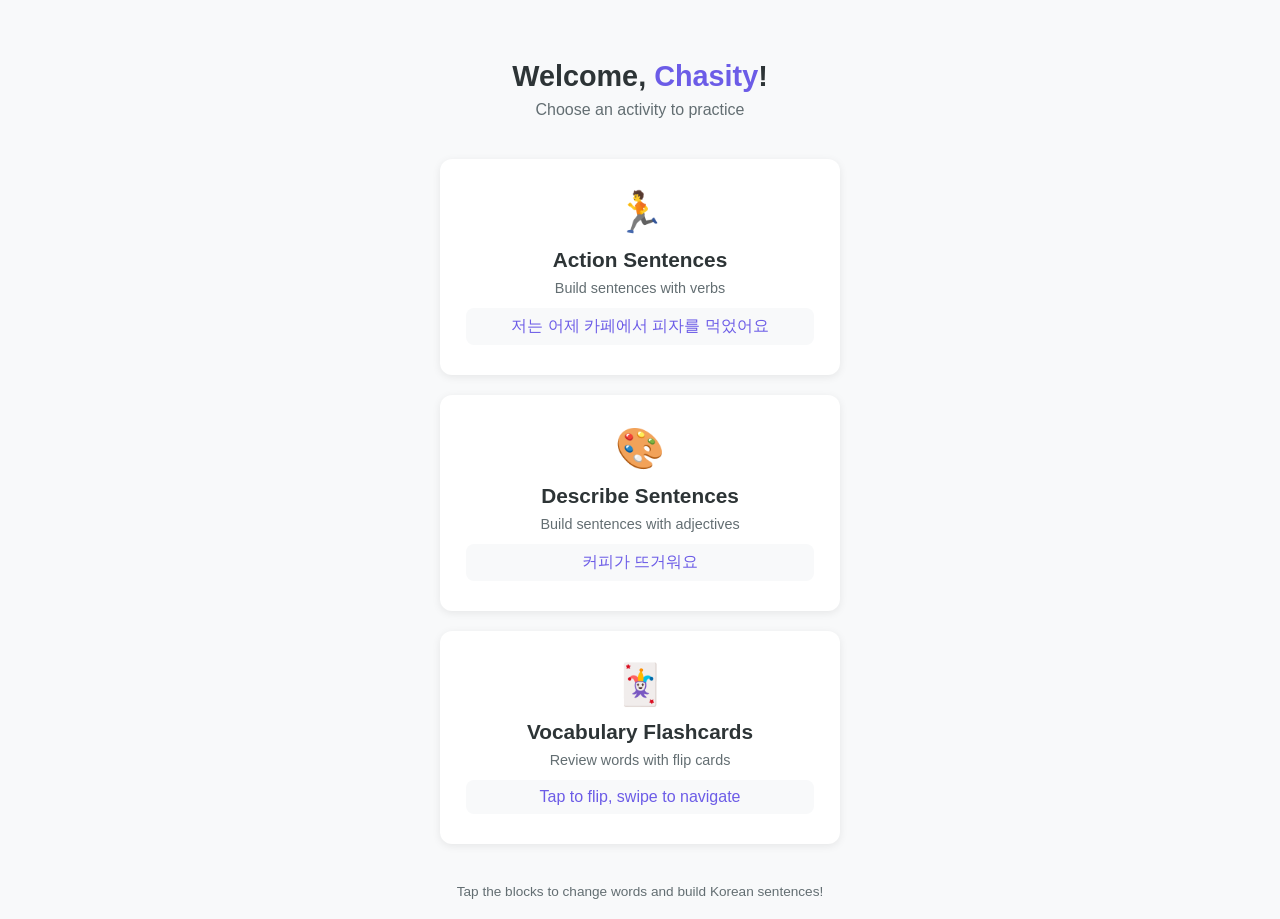
==== commit ba51fc94: "Rebuild app to match standard korean-practice template Replace custom single-file app with standard " ====
--- a/index.html
+++ b/index.html
@@ -1,1641 +1,45 @@
 <!DOCTYPE html>
 <html lang="en">
 <head>
-<meta charset="UTF-8">
-<meta name="viewport" content="width=device-width, initial-scale=1.0, user-scalable=no">
-<meta name="apple-mobile-web-app-capable" content="yes">
-<meta name="apple-mobile-web-app-status-bar-style" content="black-translucent">
-<title>Korean Practice - Chasity M</title>
-<link rel="preconnect" href="https://fonts.googleapis.com">
-<link rel="preconnect" href="https://fonts.gstatic.com" crossorigin>
-<link href="https://fonts.googleapis.com/css2?family=Noto+Sans+KR:wght@400;500;700;900&family=Poppins:wght@400;500;600;700;800&display=swap" rel="stylesheet">
-<style>
-*, *::before, *::after {
-  box-sizing: border-box;
-  margin: 0;
-  padding: 0;
-}
-
-:root {
-  --primary: #667eea;
-  --primary-dark: #5a6fd6;
-  --secondary: #764ba2;
-  --bg-gradient: linear-gradient(135deg, #667eea 0%, #764ba2 100%);
-  --card-radius: 28px;
-  --btn-radius: 16px;
-  --shadow-card: 0 20px 60px rgba(0,0,0,0.15), 0 8px 20px rgba(0,0,0,0.1);
-  --shadow-btn: 0 4px 15px rgba(0,0,0,0.1);
-  --shadow-btn-hover: 0 6px 20px rgba(0,0,0,0.15);
-  --transition: 0.3s cubic-bezier(0.4, 0, 0.2, 1);
-  --font-ui: 'Poppins', sans-serif;
-  --font-kr: 'Noto Sans KR', sans-serif;
-}
-
-html, body {
-  height: 100%;
-  overflow: hidden;
-}
-
-body {
-  font-family: var(--font-ui);
-  background: var(--bg-gradient);
-  min-height: 100vh;
-  min-height: 100dvh;
-  color: #333;
-  -webkit-font-smoothing: antialiased;
-  -moz-osx-font-smoothing: grayscale;
-  overflow: hidden;
-}
-
-/* Loading Screen */
-#loading-screen {
-  position: fixed;
-  inset: 0;
-  background: var(--bg-gradient);
-  display: flex;
-  flex-direction: column;
-  align-items: center;
-  justify-content: center;
-  z-index: 9999;
-  transition: opacity 0.5s ease, visibility 0.5s ease;
-}
-
-#loading-screen.hidden {
-  opacity: 0;
-  visibility: hidden;
-  pointer-events: none;
-}
-
-.loading-spinner {
-  width: 48px;
-  height: 48px;
-  border: 4px solid rgba(255,255,255,0.3);
-  border-top-color: #fff;
-  border-radius: 50%;
-  animation: spin 0.8s linear infinite;
-}
-
-.loading-text {
-  color: white;
-  font-family: var(--font-ui);
-  font-size: 18px;
-  font-weight: 600;
-  margin-top: 20px;
-  opacity: 0.9;
-}
-
-@keyframes spin {
-  to { transform: rotate(360deg); }
-}
-
-/* App Container */
-#app {
-  max-width: 500px;
-  margin: 0 auto;
-  height: 100vh;
-  height: 100dvh;
-  position: relative;
-  overflow: hidden;
-}
-
-/* Screens */
-.screen {
-  position: absolute;
-  inset: 0;
-  overflow-y: auto;
-  overflow-x: hidden;
-  padding: 20px;
-  padding-bottom: 40px;
-  transition: transform 0.4s cubic-bezier(0.4, 0, 0.2, 1), opacity 0.4s ease;
-  -webkit-overflow-scrolling: touch;
-  scrollbar-width: none;
-}
-
-.screen::-webkit-scrollbar {
-  display: none;
-}
-
-.screen.hidden {
-  transform: translateX(100%);
-  opacity: 0;
-  pointer-events: none;
-}
-
-.screen.slide-out-left {
-  transform: translateX(-30%);
-  opacity: 0;
-  pointer-events: none;
-}
-
-/* ==================== */
-/* MAIN MENU SCREEN     */
-/* ==================== */
-
-.welcome-section {
-  text-align: center;
-  padding-top: 40px;
-  margin-bottom: 32px;
-}
-
-.welcome-wave {
-  font-size: 48px;
-  display: block;
-  margin-bottom: 8px;
-  animation: wave 2s ease-in-out infinite;
-  transform-origin: 70% 70%;
-}
-
-@keyframes wave {
-  0%, 100% { transform: rotate(0deg); }
-  10% { transform: rotate(14deg); }
-  20% { transform: rotate(-8deg); }
-  30% { transform: rotate(14deg); }
-  40% { transform: rotate(-4deg); }
-  50% { transform: rotate(10deg); }
-  60%, 100% { transform: rotate(0deg); }
-}
-
-.welcome-title {
-  font-size: 28px;
-  font-weight: 800;
-  color: white;
-  margin-bottom: 4px;
-  line-height: 1.2;
-}
-
-.welcome-subtitle {
-  font-size: 15px;
-  color: rgba(255,255,255,0.75);
-  font-weight: 500;
-}
-
-/* Stats Bar */
-.stats-bar {
-  display: flex;
-  gap: 8px;
-  margin-bottom: 32px;
-}
-
-.stat-item {
-  flex: 1;
-  background: rgba(255,255,255,0.15);
-  backdrop-filter: blur(10px);
-  -webkit-backdrop-filter: blur(10px);
-  border-radius: 16px;
-  padding: 14px 8px;
-  text-align: center;
-  border: 1px solid rgba(255,255,255,0.2);
-}
-
-.stat-number {
-  font-size: 24px;
-  font-weight: 800;
-  color: white;
-  display: block;
-  line-height: 1;
-}
-
-.stat-label {
-  font-size: 11px;
-  color: rgba(255,255,255,0.8);
-  font-weight: 600;
-  text-transform: uppercase;
-  letter-spacing: 0.5px;
-  margin-top: 4px;
-  display: block;
-}
-
-/* Mode Buttons */
-.mode-buttons {
-  display: flex;
-  flex-direction: column;
-  gap: 14px;
-  margin-bottom: 28px;
-}
-
-.mode-btn {
-  display: flex;
-  align-items: center;
-  gap: 16px;
-  background: white;
-  border: none;
-  border-radius: var(--card-radius);
-  padding: 24px;
-  cursor: pointer;
-  box-shadow: var(--shadow-card);
-  transition: transform var(--transition), box-shadow var(--transition);
-  text-align: left;
-  width: 100%;
-  -webkit-tap-highlight-color: transparent;
-}
-
-.mode-btn:hover {
-  transform: translateY(-2px);
-  box-shadow: 0 24px 70px rgba(0,0,0,0.18), 0 10px 24px rgba(0,0,0,0.12);
-}
-
-.mode-btn:active {
-  transform: translateY(0) scale(0.98);
-}
-
-.mode-icon {
-  font-size: 40px;
-  width: 64px;
-  height: 64px;
-  display: flex;
-  align-items: center;
-  justify-content: center;
-  border-radius: 20px;
-  flex-shrink: 0;
-}
-
-.mode-icon.vocab { background: linear-gradient(135deg, #667eea20, #667eea10); }
-.mode-icon.patterns { background: linear-gradient(135deg, #f093fb20, #f5576c10); }
-.mode-icon.sentences { background: linear-gradient(135deg, #4facfe20, #00f2fe10); }
-
-.mode-info {
-  flex: 1;
-  min-width: 0;
-}
-
-.mode-title {
-  font-size: 20px;
-  font-weight: 700;
-  color: #1a1a2e;
-  margin-bottom: 2px;
-}
-
-.mode-count {
-  font-size: 14px;
-  color: #888;
-  font-weight: 500;
-}
-
-.mode-arrow {
-  font-size: 20px;
-  color: #ccc;
-  flex-shrink: 0;
-  transition: transform var(--transition);
-}
-
-.mode-btn:hover .mode-arrow {
-  transform: translateX(4px);
-}
-
-/* Settings */
-.settings-section {
-  background: rgba(255,255,255,0.12);
-  backdrop-filter: blur(10px);
-  -webkit-backdrop-filter: blur(10px);
-  border-radius: 20px;
-  padding: 20px 24px;
-  border: 1px solid rgba(255,255,255,0.2);
-}
-
-.settings-title {
-  font-size: 13px;
-  font-weight: 700;
-  color: rgba(255,255,255,0.7);
-  text-transform: uppercase;
-  letter-spacing: 1px;
-  margin-bottom: 16px;
-}
-
-.setting-row {
-  display: flex;
-  align-items: center;
-  justify-content: space-between;
-}
-
-.setting-label {
-  font-size: 15px;
-  font-weight: 600;
-  color: white;
-}
-
-.setting-desc {
-  font-size: 12px;
-  color: rgba(255,255,255,0.6);
-  margin-top: 2px;
-}
-
-/* Toggle Switch */
-.toggle {
-  position: relative;
-  width: 52px;
-  height: 30px;
-  flex-shrink: 0;
-}
-
-.toggle input {
-  opacity: 0;
-  width: 0;
-  height: 0;
-}
-
-.toggle-slider {
-  position: absolute;
-  inset: 0;
-  background: rgba(255,255,255,0.25);
-  border-radius: 30px;
-  cursor: pointer;
-  transition: var(--transition);
-}
-
-.toggle-slider::before {
-  content: '';
-  position: absolute;
-  width: 24px;
-  height: 24px;
-  left: 3px;
-  bottom: 3px;
-  background: white;
-  border-radius: 50%;
-  transition: var(--transition);
-  box-shadow: 0 2px 6px rgba(0,0,0,0.2);
-}
-
-.toggle input:checked + .toggle-slider {
-  background: rgba(255,255,255,0.5);
-}
-
-.toggle input:checked + .toggle-slider::before {
-  transform: translateX(22px);
-}
-
-/* ==================== */
-/* PRACTICE SCREEN      */
-/* ==================== */
-
-/* Top Bar */
-.top-bar {
-  display: flex;
-  align-items: center;
-  justify-content: space-between;
-  margin-bottom: 16px;
-  gap: 12px;
-}
-
-.back-btn {
-  display: flex;
-  align-items: center;
-  gap: 6px;
-  background: rgba(255,255,255,0.2);
-  backdrop-filter: blur(10px);
-  -webkit-backdrop-filter: blur(10px);
-  border: 1px solid rgba(255,255,255,0.25);
-  border-radius: 14px;
-  padding: 10px 16px;
-  color: white;
-  font-size: 14px;
-  font-weight: 600;
-  cursor: pointer;
-  transition: var(--transition);
-  font-family: var(--font-ui);
-  -webkit-tap-highlight-color: transparent;
-  flex-shrink: 0;
-}
-
-.back-btn:hover {
-  background: rgba(255,255,255,0.3);
-}
-
-.back-btn:active {
-  transform: scale(0.95);
-}
-
-.back-arrow {
-  font-size: 18px;
-}
-
-.screen-title {
-  font-size: 18px;
-  font-weight: 700;
-  color: white;
-  text-align: center;
-  flex: 1;
-  min-width: 0;
-  white-space: nowrap;
-}
-
-.shuffle-btn {
-  display: flex;
-  align-items: center;
-  justify-content: center;
-  width: 42px;
-  height: 42px;
-  background: rgba(255,255,255,0.2);
-  backdrop-filter: blur(10px);
-  -webkit-backdrop-filter: blur(10px);
-  border: 1px solid rgba(255,255,255,0.25);
-  border-radius: 14px;
-  color: white;
-  font-size: 20px;
-  cursor: pointer;
-  transition: var(--transition);
-  flex-shrink: 0;
-  -webkit-tap-highlight-color: transparent;
-}
-
-.shuffle-btn:hover {
-  background: rgba(255,255,255,0.3);
-}
-
-.shuffle-btn:active {
-  transform: scale(0.92);
-}
-
-.shuffle-btn.active {
-  background: rgba(255,255,255,0.45);
-  border-color: rgba(255,255,255,0.5);
-}
-
-/* Filter Bar */
-.filter-bar {
-  display: flex;
-  gap: 8px;
-  overflow-x: auto;
-  padding-bottom: 4px;
-  margin-bottom: 12px;
-  scrollbar-width: none;
-  -ms-overflow-style: none;
-  -webkit-overflow-scrolling: touch;
-}
-
-.filter-bar::-webkit-scrollbar {
-  display: none;
-}
-
-.filter-pill {
-  flex-shrink: 0;
-  padding: 8px 18px;
-  border-radius: 30px;
-  border: 1.5px solid rgba(255,255,255,0.3);
-  background: rgba(255,255,255,0.12);
-  color: rgba(255,255,255,0.85);
-  font-size: 13px;
-  font-weight: 600;
-  cursor: pointer;
-  transition: var(--transition);
-  font-family: var(--font-ui);
-  -webkit-tap-highlight-color: transparent;
-  white-space: nowrap;
-}
-
-.filter-pill:hover {
-  background: rgba(255,255,255,0.2);
-}
-
-.filter-pill.active {
-  background: white;
-  color: var(--primary);
-  border-color: white;
-  box-shadow: 0 4px 12px rgba(0,0,0,0.15);
-}
-
-/* Lesson Filter */
-.lesson-filter-row {
-  display: flex;
-  align-items: center;
-  gap: 10px;
-  margin-bottom: 16px;
-}
-
-.lesson-filter-label {
-  font-size: 13px;
-  font-weight: 600;
-  color: rgba(255,255,255,0.8);
-  white-space: nowrap;
-}
-
-.lesson-select {
-  flex: 1;
-  padding: 8px 14px;
-  border-radius: 12px;
-  border: 1.5px solid rgba(255,255,255,0.3);
-  background: rgba(255,255,255,0.15);
-  color: white;
-  font-size: 13px;
-  font-weight: 600;
-  font-family: var(--font-ui);
-  cursor: pointer;
-  -webkit-appearance: none;
-  appearance: none;
-  background-image: url("data:image/svg+xml,%3Csvg xmlns='http://www.w3.org/2000/svg' width='12' height='12' viewBox='0 0 12 12'%3E%3Cpath fill='white' d='M6 8L1 3h10z'/%3E%3C/svg%3E");
-  background-repeat: no-repeat;
-  background-position: right 12px center;
-  padding-right: 32px;
-}
-
-.lesson-select option {
-  background: #4a4a6a;
-  color: white;
-}
-
-/* Progress Bar */
-.progress-section {
-  margin-bottom: 20px;
-}
-
-.progress-info {
-  display: flex;
-  justify-content: space-between;
-  align-items: center;
-  margin-bottom: 8px;
-}
-
-.progress-text {
-  font-size: 13px;
-  font-weight: 600;
-  color: rgba(255,255,255,0.85);
-}
-
-.progress-counter {
-  font-size: 13px;
-  font-weight: 700;
-  color: white;
-}
-
-.progress-track {
-  width: 100%;
-  height: 6px;
-  background: rgba(255,255,255,0.2);
-  border-radius: 10px;
-  overflow: hidden;
-}
-
-.progress-fill {
-  height: 100%;
-  background: white;
-  border-radius: 10px;
-  transition: width 0.4s cubic-bezier(0.4, 0, 0.2, 1);
-  min-width: 2%;
-}
-
-/* Flashcard */
-.card-container {
-  perspective: 1000px;
-  margin-bottom: 24px;
-  -webkit-tap-highlight-color: transparent;
-}
-
-.card-flipper {
-  position: relative;
-  width: 100%;
-  min-height: 340px;
-  transition: transform 0.6s cubic-bezier(0.4, 0, 0.2, 1);
-  transform-style: preserve-3d;
-  cursor: pointer;
-}
-
-.card-flipper.flipped {
-  transform: rotateY(180deg);
-}
-
-.card-face {
-  position: absolute;
-  inset: 0;
-  backface-visibility: hidden;
-  -webkit-backface-visibility: hidden;
-  background: white;
-  border-radius: var(--card-radius);
-  box-shadow: var(--shadow-card);
-  display: flex;
-  flex-direction: column;
-  align-items: center;
-  justify-content: center;
-  padding: 32px 28px;
-  overflow: hidden;
-}
-
-.card-back {
-  transform: rotateY(180deg);
-}
-
-/* Card Content */
-.card-badge {
-  display: inline-flex;
-  align-items: center;
-  padding: 6px 16px;
-  border-radius: 30px;
-  font-size: 12px;
-  font-weight: 700;
-  text-transform: uppercase;
-  letter-spacing: 0.5px;
-  margin-bottom: 20px;
-}
-
-.card-korean {
-  font-family: var(--font-kr);
-  font-size: 52px;
-  font-weight: 900;
-  color: var(--primary);
-  text-align: center;
-  line-height: 1.2;
-  margin-bottom: 8px;
-  word-break: keep-all;
-  overflow-wrap: break-word;
-  max-width: 100%;
-}
-
-.card-korean.long-text {
-  font-size: 36px;
-}
-
-.card-korean.very-long-text {
-  font-size: 28px;
-}
-
-.card-romanization {
-  font-family: var(--font-ui);
-  font-size: 16px;
-  color: #999;
-  font-weight: 500;
-  font-style: italic;
-  margin-bottom: 16px;
-  text-align: center;
-}
-
-.card-english {
-  font-size: 28px;
-  font-weight: 700;
-  color: #2d2d3f;
-  text-align: center;
-  line-height: 1.3;
-  max-width: 100%;
-  word-wrap: break-word;
-}
-
-.card-english.long-text {
-  font-size: 22px;
-}
-
-.card-english.very-long-text {
-  font-size: 18px;
-}
-
-.card-example {
-  margin-top: 16px;
-  padding: 14px 20px;
-  background: #f5f7ff;
-  border-radius: 16px;
-  width: 100%;
-}
-
-.card-example-label {
-  font-size: 11px;
-  font-weight: 700;
-  color: #999;
-  text-transform: uppercase;
-  letter-spacing: 0.5px;
-  margin-bottom: 6px;
-}
-
-.card-example-text {
-  font-family: var(--font-kr);
-  font-size: 16px;
-  color: #555;
-  font-weight: 500;
-  line-height: 1.5;
-}
-
-.card-lesson-badge {
-  display: inline-flex;
-  align-items: center;
-  gap: 4px;
-  padding: 6px 14px;
-  background: #f0f0f5;
-  border-radius: 20px;
-  font-size: 12px;
-  font-weight: 600;
-  color: #888;
-  margin-top: 12px;
-}
-
-.card-tap-hint {
-  position: absolute;
-  bottom: 16px;
-  font-size: 12px;
-  color: #bbb;
-  font-weight: 500;
-}
-
-/* Pattern-specific */
-.card-pattern {
-  font-family: var(--font-kr);
-  font-size: 44px;
-  font-weight: 900;
-  color: var(--primary);
-  text-align: center;
-  line-height: 1.3;
-  margin-bottom: 8px;
-}
-
-.card-pattern.long-text {
-  font-size: 30px;
-}
-
-.card-meaning {
-  font-size: 20px;
-  font-weight: 600;
-  color: #555;
-  text-align: center;
-  margin-bottom: 20px;
-}
-
-.card-examples-list {
-  width: 100%;
-  display: flex;
-  flex-direction: column;
-  gap: 10px;
-  max-height: 200px;
-  overflow-y: auto;
-}
-
-.example-item {
-  padding: 12px 16px;
-  background: #f5f7ff;
-  border-radius: 14px;
-  border-left: 3px solid var(--primary);
-}
-
-.example-kr {
-  font-family: var(--font-kr);
-  font-size: 16px;
-  font-weight: 700;
-  color: #333;
-  margin-bottom: 2px;
-}
-
-.example-en {
-  font-size: 13px;
-  color: #777;
-  font-weight: 500;
-}
-
-/* Navigation */
-.nav-row {
-  display: flex;
-  gap: 12px;
-  justify-content: center;
-}
-
-.nav-btn {
-  flex: 1;
-  max-width: 200px;
-  display: flex;
-  align-items: center;
-  justify-content: center;
-  gap: 8px;
-  padding: 16px 24px;
-  background: white;
-  border: none;
-  border-radius: var(--btn-radius);
-  font-size: 15px;
-  font-weight: 700;
-  color: #333;
-  cursor: pointer;
-  box-shadow: var(--shadow-btn);
-  transition: var(--transition);
-  font-family: var(--font-ui);
-  -webkit-tap-highlight-color: transparent;
-}
-
-.nav-btn:hover {
-  box-shadow: var(--shadow-btn-hover);
-  transform: translateY(-1px);
-}
-
-.nav-btn:active {
-  transform: translateY(0) scale(0.97);
-}
-
-.nav-btn:disabled {
-  opacity: 0.4;
-  cursor: default;
-  transform: none;
-}
-
-.nav-btn:disabled:hover {
-  box-shadow: var(--shadow-btn);
-  transform: none;
-}
-
-.nav-btn-icon {
-  font-size: 18px;
-}
-
-/* Category Badge Colors */
-.badge-food { background: #fff3e0; color: #e65100; }
-.badge-verbs { background: #e8f5e9; color: #2e7d32; }
-.badge-places { background: #e3f2fd; color: #1565c0; }
-.badge-people { background: #fce4ec; color: #c62828; }
-.badge-expressions { background: #f3e5f5; color: #7b1fa2; }
-.badge-hangul { background: #e0f2f1; color: #00695c; }
-.badge-grammar { background: #fff8e1; color: #f57f17; }
-.badge-greetings { background: #e8eaf6; color: #283593; }
-.badge-time { background: #e1f5fe; color: #0277bd; }
-.badge-objects { background: #fbe9e7; color: #bf360c; }
-.badge-nature { background: #e8f5e9; color: #388e3c; }
-.badge-weather { background: #e0f7fa; color: #00838f; }
-.badge-activities { background: #fff3e0; color: #ef6c00; }
-.badge-travel { background: #e8eaf6; color: #3949ab; }
-.badge-body { background: #fce4ec; color: #ad1457; }
-.badge-personality { background: #f3e5f5; color: #6a1b9a; }
-.badge-academic { background: #e3f2fd; color: #1565c0; }
-.badge-slang { background: #fff8e1; color: #ff8f00; }
-.badge-idioms { background: #efebe9; color: #4e342e; }
-.badge-temperature { background: #e0f7fa; color: #006064; }
-.badge-default { background: #f5f5f5; color: #616161; }
-
-/* Empty State */
-.empty-state {
-  text-align: center;
-  padding: 60px 20px;
-}
-
-.empty-icon {
-  font-size: 64px;
-  margin-bottom: 16px;
-  opacity: 0.5;
-}
-
-.empty-text {
-  font-size: 18px;
-  font-weight: 600;
-  color: rgba(255,255,255,0.7);
-}
-
-.empty-subtext {
-  font-size: 14px;
-  color: rgba(255,255,255,0.5);
-  margin-top: 8px;
-}
-
-/* Keyboard hint */
-.keyboard-hint {
-  text-align: center;
-  margin-top: 16px;
-  font-size: 12px;
-  color: rgba(255,255,255,0.4);
-  font-weight: 500;
-}
-
-@media (max-width: 360px) {
-  .card-korean { font-size: 42px; }
-  .card-korean.long-text { font-size: 30px; }
-  .card-korean.very-long-text { font-size: 24px; }
-  .card-english { font-size: 24px; }
-  .card-english.long-text { font-size: 18px; }
-  .card-english.very-long-text { font-size: 16px; }
-  .card-pattern { font-size: 36px; }
-  .card-pattern.long-text { font-size: 26px; }
-  .mode-btn { padding: 18px; }
-  .mode-icon { width: 52px; height: 52px; font-size: 32px; }
-  .mode-title { font-size: 17px; }
-}
-
-@media (min-width: 501px) {
-  #app {
-    padding-top: 20px;
-  }
-
-  .screen {
-    border-radius: 24px 24px 0 0;
-    padding: 24px;
-  }
-
-  .card-face {
-    padding: 40px 36px;
-  }
-
-  .card-flipper {
-    min-height: 380px;
-  }
-}
-
-/* Prevent text selection on cards */
-.card-container {
-  user-select: none;
-  -webkit-user-select: none;
-}
-
-/* Focus styles for accessibility */
-.mode-btn:focus-visible,
-.back-btn:focus-visible,
-.shuffle-btn:focus-visible,
-.nav-btn:focus-visible,
-.filter-pill:focus-visible {
-  outline: 3px solid rgba(255,255,255,0.8);
-  outline-offset: 2px;
-}
-
-/* Smooth card entry animation */
-@keyframes cardIn {
-  from {
-    opacity: 0;
-    transform: scale(0.92) translateY(16px);
-  }
-  to {
-    opacity: 1;
-    transform: scale(1) translateY(0);
-  }
-}
-
-.card-container.animate-in {
-  animation: cardIn 0.35s cubic-bezier(0.4, 0, 0.2, 1) forwards;
-}
-</style>
+  <meta charset="UTF-8">
+  <meta name="viewport" content="width=device-width, initial-scale=1.0">
+  <title>Korean Practice — Chasity</title>
+  <link rel="stylesheet" href="css/styles.css">
 </head>
 <body>
+  <div class="container index-page">
+    <header class="app-header">
+      <h1>Welcome, <span class="student-name">Chasity</span>!</h1>
+      <p class="subtitle">Choose an activity to practice</p>
+    </header>
 
-<!-- Loading Screen -->
-<div id="loading-screen">
-  <div class="loading-spinner"></div>
-  <div class="loading-text">Loading your practice cards...</div>
-</div>
+    <div class="pattern-cards">
+      <a href="action.html" class="pattern-card card-action">
+        <span class="card-icon">🏃</span>
+        <h2>Action Sentences</h2>
+        <p class="card-desc">Build sentences with verbs</p>
+        <p class="card-example">저는 어제 카페에서 피자를 먹었어요</p>
+      </a>
 
-<!-- App -->
-<div id="app">
+      <a href="describe.html" class="pattern-card card-describe">
+        <span class="card-icon">🎨</span>
+        <h2>Describe Sentences</h2>
+        <p class="card-desc">Build sentences with adjectives</p>
+        <p class="card-example">커피가 뜨거워요</p>
+      </a>
 
-  <!-- Main Menu Screen -->
-  <div id="menu-screen" class="screen hidden">
-    <div class="welcome-section">
-      <span class="welcome-wave" aria-hidden="true">&#128075;</span>
-      <h1 class="welcome-title">Hi, <span id="student-name">Student</span>!</h1>
-      <p class="welcome-subtitle">Ready to practice Korean?</p>
+      <a href="flashcards.html" class="pattern-card card-flashcard">
+        <span class="card-icon">🃏</span>
+        <h2>Vocabulary Flashcards</h2>
+        <p class="card-desc">Review words with flip cards</p>
+        <p class="card-example">Tap to flip, swipe to navigate</p>
+      </a>
     </div>
 
-    <div class="stats-bar" role="group" aria-label="Practice statistics">
-      <div class="stat-item">
-        <span class="stat-number" id="stat-vocab">0</span>
-        <span class="stat-label">Words</span>
-      </div>
-      <div class="stat-item">
-        <span class="stat-number" id="stat-patterns">0</span>
-        <span class="stat-label">Patterns</span>
-      </div>
-      <div class="stat-item">
-        <span class="stat-number" id="stat-sentences">0</span>
-        <span class="stat-label">Sentences</span>
-      </div>
-    </div>
-
-    <div class="mode-buttons" role="navigation" aria-label="Practice modes">
-      <button class="mode-btn" onclick="openMode('vocabulary')" aria-label="Practice Vocabulary">
-        <div class="mode-icon vocab" aria-hidden="true">&#128218;</div>
-        <div class="mode-info">
-          <div class="mode-title">Vocabulary</div>
-          <div class="mode-count" id="vocab-count">0 words</div>
-        </div>
-        <span class="mode-arrow" aria-hidden="true">&#8250;</span>
-      </button>
-      <button class="mode-btn" onclick="openMode('patterns')" aria-label="Practice Grammar Patterns">
-        <div class="mode-icon patterns" aria-hidden="true">&#128221;</div>
-        <div class="mode-info">
-          <div class="mode-title">Patterns</div>
-          <div class="mode-count" id="patterns-count">0 grammar patterns</div>
-        </div>
-        <span class="mode-arrow" aria-hidden="true">&#8250;</span>
-      </button>
-      <button class="mode-btn" onclick="openMode('sentences')" aria-label="Practice Sentences">
-        <div class="mode-icon sentences" aria-hidden="true">&#128172;</div>
-        <div class="mode-info">
-          <div class="mode-title">Sentences</div>
-          <div class="mode-count" id="sentences-count">0 practice sentences</div>
-        </div>
-        <span class="mode-arrow" aria-hidden="true">&#8250;</span>
-      </button>
-    </div>
-
-    <div class="settings-section">
-      <div class="settings-title">Settings</div>
-      <div class="setting-row">
-        <div>
-          <div class="setting-label">Romanization</div>
-          <div class="setting-desc">Show pronunciation guides</div>
-        </div>
-        <label class="toggle" aria-label="Toggle romanization display">
-          <input type="checkbox" id="romanization-toggle" onchange="toggleRomanization(this.checked)">
-          <span class="toggle-slider"></span>
-        </label>
-      </div>
-    </div>
+    <footer class="app-footer">
+      <p>Tap the blocks to change words and build Korean sentences!</p>
+    </footer>
   </div>
-
-  <!-- Practice Screen (shared by all modes) -->
-  <div id="practice-screen" class="screen hidden">
-    <div class="top-bar">
-      <button class="back-btn" onclick="goBack()" aria-label="Return to menu">
-        <span class="back-arrow" aria-hidden="true">&#8249;</span>
-        <span>Back</span>
-      </button>
-      <h2 class="screen-title" id="practice-title">Vocabulary</h2>
-      <button class="shuffle-btn" id="shuffle-btn" onclick="toggleShuffle()" aria-label="Toggle shuffle mode" title="Shuffle">
-        &#128256;
-      </button>
-    </div>
-
-    <!-- Category Filter (vocab only) -->
-    <div class="filter-bar" id="category-filter" role="tablist" aria-label="Category filter" style="display:none;"></div>
-
-    <!-- Lesson Filter -->
-    <div class="lesson-filter-row" id="lesson-filter-row" style="display:none;">
-      <span class="lesson-filter-label">Lesson:</span>
-      <select class="lesson-select" id="lesson-select" onchange="applyLessonFilter()" aria-label="Filter by lesson number">
-        <option value="all">All Lessons</option>
-      </select>
-    </div>
-
-    <!-- Progress -->
-    <div class="progress-section" id="progress-section">
-      <div class="progress-info">
-        <span class="progress-text" id="progress-text">Card 1</span>
-        <span class="progress-counter" id="progress-counter">1 / 10</span>
-      </div>
-      <div class="progress-track">
-        <div class="progress-fill" id="progress-fill" style="width: 10%"></div>
-      </div>
-    </div>
-
-    <!-- Flashcard Area -->
-    <div id="card-area"></div>
-
-    <!-- Navigation -->
-    <div class="nav-row" id="nav-row">
-      <button class="nav-btn" id="prev-btn" onclick="prevCard()" aria-label="Previous card">
-        <span class="nav-btn-icon" aria-hidden="true">&#8592;</span>
-        Previous
-      </button>
-      <button class="nav-btn" id="next-btn" onclick="nextCard()" aria-label="Next card">
-        Next
-        <span class="nav-btn-icon" aria-hidden="true">&#8594;</span>
-      </button>
-    </div>
-
-    <div class="keyboard-hint" id="keyboard-hint">
-      Arrow keys to navigate &middot; Space to flip
-    </div>
-  </div>
-
-</div>
-
-<script>
-// ========================================
-// STATE
-// ========================================
-let appData = null;
-let currentMode = null; // 'vocabulary' | 'patterns' | 'sentences'
-let currentItems = [];
-let currentIndex = 0;
-let isFlipped = false;
-let isShuffled = false;
-let showRomanization = true;
-let currentCategory = 'all';
-let currentLesson = 'all';
-let originalOrder = [];
-
-// Touch state
-let touchStartX = 0;
-let touchStartY = 0;
-let touchStartTime = 0;
-let isSwiping = false;
-
-// ========================================
-// INITIALIZATION
-// ========================================
-async function init() {
-  try {
-    const response = await fetch('data.json');
-    if (!response.ok) throw new Error('Failed to load data.json');
-    appData = await response.json();
-    loadSettings();
-    renderMenu();
-    showScreen('menu');
-    document.getElementById('loading-screen').classList.add('hidden');
-  } catch (err) {
-    console.error('Failed to load data:', err);
-    document.querySelector('.loading-text').textContent = 'Failed to load data. Please refresh.';
-  }
-}
-
-function loadSettings() {
-  const savedRom = localStorage.getItem('kp_romanization');
-  showRomanization = savedRom !== null ? savedRom === 'true' : true;
-  document.getElementById('romanization-toggle').checked = showRomanization;
-}
-
-function toggleRomanization(value) {
-  showRomanization = value;
-  localStorage.setItem('kp_romanization', value.toString());
-  if (currentMode && currentItems.length > 0) {
-    renderCard();
-  }
-}
-
-// ========================================
-// SCREEN MANAGEMENT
-// ========================================
-function showScreen(name) {
-  const menuScreen = document.getElementById('menu-screen');
-  const practiceScreen = document.getElementById('practice-screen');
-
-  if (name === 'menu') {
-    menuScreen.classList.remove('hidden', 'slide-out-left');
-    practiceScreen.classList.add('hidden');
-    practiceScreen.classList.remove('slide-out-left');
-  } else {
-    menuScreen.classList.add('slide-out-left');
-    menuScreen.classList.remove('hidden');
-    practiceScreen.classList.remove('hidden', 'slide-out-left');
-  }
-}
-
-function goBack() {
-  saveProgress();
-  currentMode = null;
-  showScreen('menu');
-}
-
-// ========================================
-// MENU RENDERING
-// ========================================
-function renderMenu() {
-  const s = appData.student;
-  document.getElementById('student-name').textContent = s.name.split(' ')[0];
-  document.getElementById('stat-vocab').textContent = appData.vocabulary.length;
-  document.getElementById('stat-patterns').textContent = appData.patterns.length;
-  document.getElementById('stat-sentences').textContent = appData.sentences.length;
-  document.getElementById('vocab-count').textContent = appData.vocabulary.length + ' words';
-  document.getElementById('patterns-count').textContent = appData.patterns.length + ' grammar patterns';
-  document.getElementById('sentences-count').textContent = appData.sentences.length + ' practice sentences';
-}
-
-// ========================================
-// MODE OPENING
-// ========================================
-function openMode(mode) {
-  currentMode = mode;
-  currentCategory = 'all';
-  currentLesson = 'all';
-  isShuffled = false;
-  isFlipped = false;
-
-  const titleMap = { vocabulary: 'Vocabulary', patterns: 'Patterns', sentences: 'Sentences' };
-  document.getElementById('practice-title').textContent = titleMap[mode];
-  document.getElementById('shuffle-btn').classList.remove('active');
-
-  // Show/hide category filter
-  const catFilter = document.getElementById('category-filter');
-  if (mode === 'vocabulary') {
-    catFilter.style.display = 'flex';
-    renderCategoryFilter();
-  } else {
-    catFilter.style.display = 'none';
-  }
-
-  // Setup lesson filter
-  setupLessonFilter(mode);
-
-  // Load items
-  loadItems();
-  restoreProgress();
-  showScreen('practice');
-
-  // Hide keyboard hint on touch devices
-  if ('ontouchstart' in window) {
-    document.getElementById('keyboard-hint').style.display = 'none';
-  }
-}
-
-function loadItems() {
-  let source;
-  if (currentMode === 'vocabulary') source = appData.vocabulary;
-  else if (currentMode === 'patterns') source = appData.patterns;
-  else source = appData.sentences;
-
-  // Apply category filter (vocab only)
-  if (currentMode === 'vocabulary' && currentCategory !== 'all') {
-    source = source.filter(item => item.category === currentCategory);
-  }
-
-  // Apply lesson filter
-  if (currentLesson !== 'all') {
-    const lessonNum = parseInt(currentLesson);
-    source = source.filter(item => item.lessons && item.lessons.includes(lessonNum));
-  }
-
-  currentItems = [...source];
-  originalOrder = [...source];
-
-  if (isShuffled) {
-    shuffleArray(currentItems);
-  }
-
-  currentIndex = 0;
-  isFlipped = false;
-
-  if (currentItems.length > 0) {
-    renderCard();
-    updateProgress();
-    updateNavButtons();
-    document.getElementById('card-area').style.display = '';
-    document.getElementById('nav-row').style.display = '';
-    document.getElementById('progress-section').style.display = '';
-  } else {
-    showEmptyState();
-  }
-}
-
-function showEmptyState() {
-  document.getElementById('card-area').innerHTML =
-    '<div class="empty-state">' +
-    '<div class="empty-icon">&#128269;</div>' +
-    '<div class="empty-text">No cards found</div>' +
-    '<div class="empty-subtext">Try a different filter</div>' +
-    '</div>';
-  document.getElementById('nav-row').style.display = 'none';
-  document.getElementById('progress-section').style.display = 'none';
-}
-
-// ========================================
-// CATEGORY FILTER
-// ========================================
-function renderCategoryFilter() {
-  const categories = [...new Set(appData.vocabulary.map(v => v.category))].sort();
-  const container = document.getElementById('category-filter');
-  let html = '<button class="filter-pill' + (currentCategory === 'all' ? ' active' : '') +
-    '" onclick="setCategory(\'all\')" role="tab" aria-selected="' +
-    (currentCategory === 'all') + '">All</button>';
-
-  categories.forEach(cat => {
-    const label = cat.charAt(0).toUpperCase() + cat.slice(1);
-    const count = appData.vocabulary.filter(v => v.category === cat).length;
-    html += '<button class="filter-pill' + (currentCategory === cat ? ' active' : '') +
-      '" onclick="setCategory(\'' + cat + '\')" role="tab" aria-selected="' +
-      (currentCategory === cat) + '">' + label + ' (' + count + ')</button>';
-  });
-
-  container.innerHTML = html;
-}
-
-function setCategory(cat) {
-  currentCategory = cat;
-  renderCategoryFilter();
-  loadItems();
-}
-
-// ========================================
-// LESSON FILTER
-// ========================================
-function setupLessonFilter(mode) {
-  const row = document.getElementById('lesson-filter-row');
-  const select = document.getElementById('lesson-select');
-
-  let source;
-  if (mode === 'vocabulary') source = appData.vocabulary;
-  else if (mode === 'patterns') source = appData.patterns;
-  else source = appData.sentences;
-
-  const lessons = new Set();
-  source.forEach(item => {
-    if (item.lessons) item.lessons.forEach(l => lessons.add(l));
-  });
-
-  const sorted = [...lessons].sort((a, b) => a - b);
-
-  if (sorted.length > 1) {
-    row.style.display = 'flex';
-    let opts = '<option value="all">All Lessons</option>';
-    sorted.forEach(l => {
-      opts += '<option value="' + l + '">Lesson ' + l + '</option>';
-    });
-    select.innerHTML = opts;
-    select.value = 'all';
-  } else {
-    row.style.display = 'none';
-  }
-}
-
-function applyLessonFilter() {
-  currentLesson = document.getElementById('lesson-select').value;
-  loadItems();
-}
-
-// ========================================
-// CARD RENDERING
-// ========================================
-function renderCard() {
-  if (currentItems.length === 0) return;
-  const item = currentItems[currentIndex];
-  let html = '';
-
-  if (currentMode === 'vocabulary') {
-    html = renderVocabCard(item);
-  } else if (currentMode === 'patterns') {
-    html = renderPatternCard(item);
-  } else {
-    html = renderSentenceCard(item);
-  }
-
-  const area = document.getElementById('card-area');
-  area.innerHTML = html;
-
-  // Trigger animation
-  const container = area.querySelector('.card-container');
-  if (container) {
-    container.classList.add('animate-in');
-  }
-
-  // Re-apply flip state (always start unflipped when navigating)
-  isFlipped = false;
-}
-
-function getTextSizeClass(text, thresholdLong, thresholdVeryLong) {
-  if (!text) return '';
-  if (text.length > thresholdVeryLong) return ' very-long-text';
-  if (text.length > thresholdLong) return ' long-text';
-  return '';
-}
-
-function getBadgeClass(category) {
-  const map = {
-    food: 'badge-food', verbs: 'badge-verbs', places: 'badge-places',
-    people: 'badge-people', expressions: 'badge-expressions', hangul: 'badge-hangul',
-    grammar: 'badge-grammar', greetings: 'badge-greetings', time: 'badge-time',
-    objects: 'badge-objects', nature: 'badge-nature', weather: 'badge-weather',
-    activities: 'badge-activities', travel: 'badge-travel', body: 'badge-body',
-    personality: 'badge-personality', academic: 'badge-academic', slang: 'badge-slang',
-    idioms: 'badge-idioms', temperature: 'badge-temperature'
-  };
-  return map[category] || 'badge-default';
-}
-
-function escapeHtml(str) {
-  if (!str) return '';
-  const div = document.createElement('div');
-  div.textContent = str;
-  return div.innerHTML;
-}
-
-function renderVocabCard(item) {
-  const catLabel = item.category ? item.category.charAt(0).toUpperCase() + item.category.slice(1) : '';
-  const badgeClass = getBadgeClass(item.category);
-  const krSizeClass = getTextSizeClass(item.korean, 6, 12);
-  const enSizeClass = getTextSizeClass(item.english, 25, 45);
-  const romanization = showRomanization && item.romanization
-    ? '<div class="card-romanization">' + escapeHtml(item.romanization) + '</div>' : '';
-  const example = item.example
-    ? '<div class="card-example"><div class="card-example-label">Example</div><div class="card-example-text">' + escapeHtml(item.example) + '</div></div>' : '';
-
-  return '<div class="card-container" onclick="flipCard()" ontouchstart="onTouchStart(event)" ontouchmove="onTouchMove(event)" ontouchend="onTouchEnd(event)">' +
-    '<div class="card-flipper" id="card-flipper">' +
-    '<div class="card-face card-front">' +
-    (catLabel ? '<div class="card-badge ' + badgeClass + '">' + escapeHtml(catLabel) + '</div>' : '') +
-    '<div class="card-english' + enSizeClass + '">' + escapeHtml(item.english) + '</div>' +
-    '<div class="card-tap-hint">Tap to reveal</div>' +
-    '</div>' +
-    '<div class="card-face card-back">' +
-    (catLabel ? '<div class="card-badge ' + badgeClass + '">' + escapeHtml(catLabel) + '</div>' : '') +
-    '<div class="card-korean' + krSizeClass + '">' + escapeHtml(item.korean) + '</div>' +
-    romanization +
-    example +
-    '</div>' +
-    '</div></div>';
-}
-
-function renderPatternCard(item) {
-  const patSizeClass = getTextSizeClass(item.pattern, 15, 30);
-
-  let examplesHtml = '';
-  if (item.examples && item.examples.length > 0) {
-    examplesHtml = '<div class="card-examples-list">';
-    item.examples.forEach(function(ex) {
-      examplesHtml += '<div class="example-item">' +
-        '<div class="example-kr">' + escapeHtml(ex.korean) + '</div>' +
-        '<div class="example-en">' + escapeHtml(ex.english) + '</div>' +
-        '</div>';
-    });
-    examplesHtml += '</div>';
-  }
-
-  return '<div class="card-container" onclick="flipCard()" ontouchstart="onTouchStart(event)" ontouchmove="onTouchMove(event)" ontouchend="onTouchEnd(event)">' +
-    '<div class="card-flipper" id="card-flipper">' +
-    '<div class="card-face card-front">' +
-    '<div class="card-badge badge-grammar">Pattern</div>' +
-    '<div class="card-pattern' + patSizeClass + '">' + escapeHtml(item.pattern) + '</div>' +
-    '<div class="card-tap-hint">Tap for meaning & examples</div>' +
-    '</div>' +
-    '<div class="card-face card-back">' +
-    '<div class="card-meaning">' + escapeHtml(item.meaning) + '</div>' +
-    examplesHtml +
-    (item.lessons ? '<div class="card-lesson-badge">Lesson ' + item.lessons.join(', ') + '</div>' : '') +
-    '</div>' +
-    '</div></div>';
-}
-
-function renderSentenceCard(item) {
-  const enSizeClass = getTextSizeClass(item.english, 30, 55);
-  const krSizeClass = getTextSizeClass(item.korean, 8, 16);
-
-  return '<div class="card-container" onclick="flipCard()" ontouchstart="onTouchStart(event)" ontouchmove="onTouchMove(event)" ontouchend="onTouchEnd(event)">' +
-    '<div class="card-flipper" id="card-flipper">' +
-    '<div class="card-face card-front">' +
-    '<div class="card-badge badge-expressions">Sentence</div>' +
-    '<div class="card-english' + enSizeClass + '">' + escapeHtml(item.english) + '</div>' +
-    '<div class="card-tap-hint">Tap to reveal Korean</div>' +
-    '</div>' +
-    '<div class="card-face card-back">' +
-    '<div class="card-korean' + krSizeClass + '">' + escapeHtml(item.korean) + '</div>' +
-    (item.lessons ? '<div class="card-lesson-badge">Lesson ' + item.lessons.join(', ') + '</div>' : '') +
-    '</div>' +
-    '</div></div>';
-}
-
-// ========================================
-// CARD INTERACTION
-// ========================================
-function flipCard() {
-  if (isSwiping) return;
-  const flipper = document.getElementById('card-flipper');
-  if (!flipper) return;
-  isFlipped = !isFlipped;
-  if (isFlipped) {
-    flipper.classList.add('flipped');
-  } else {
-    flipper.classList.remove('flipped');
-  }
-}
-
-function nextCard() {
-  if (currentIndex < currentItems.length - 1) {
-    currentIndex++;
-    renderCard();
-    updateProgress();
-    updateNavButtons();
-    saveProgress();
-  }
-}
-
-function prevCard() {
-  if (currentIndex > 0) {
-    currentIndex--;
-    renderCard();
-    updateProgress();
-    updateNavButtons();
-    saveProgress();
-  }
-}
-
-function updateProgress() {
-  const total = currentItems.length;
-  const current = currentIndex + 1;
-  const pct = (current / total) * 100;
-
-  document.getElementById('progress-text').textContent = 'Card ' + current;
-  document.getElementById('progress-counter').textContent = current + ' / ' + total;
-  document.getElementById('progress-fill').style.width = pct + '%';
-}
-
-function updateNavButtons() {
-  document.getElementById('prev-btn').disabled = currentIndex === 0;
-  document.getElementById('next-btn').disabled = currentIndex === currentItems.length - 1;
-}
-
-// ========================================
-// SHUFFLE
-// ========================================
-function toggleShuffle() {
-  isShuffled = !isShuffled;
-  const btn = document.getElementById('shuffle-btn');
-
-  if (isShuffled) {
-    btn.classList.add('active');
-    shuffleArray(currentItems);
-  } else {
-    btn.classList.remove('active');
-    // Restore original filtered order
-    const currentIds = new Set(currentItems.map(i => i.id));
-    currentItems = originalOrder.filter(i => currentIds.has(i.id));
-  }
-
-  currentIndex = 0;
-  isFlipped = false;
-  if (currentItems.length > 0) {
-    renderCard();
-    updateProgress();
-    updateNavButtons();
-  }
-}
-
-function shuffleArray(arr) {
-  for (let i = arr.length - 1; i > 0; i--) {
-    const j = Math.floor(Math.random() * (i + 1));
-    [arr[i], arr[j]] = [arr[j], arr[i]];
-  }
-}
-
-// ========================================
-// TOUCH / SWIPE
-// ========================================
-function onTouchStart(e) {
-  touchStartX = e.touches[0].clientX;
-  touchStartY = e.touches[0].clientY;
-  touchStartTime = Date.now();
-  isSwiping = false;
-}
-
-function onTouchMove(e) {
-  if (!touchStartX) return;
-  const dx = Math.abs(e.touches[0].clientX - touchStartX);
-  const dy = Math.abs(e.touches[0].clientY - touchStartY);
-  if (dx > 10 && dx > dy) {
-    isSwiping = true;
-    e.preventDefault();
-  }
-}
-
-function onTouchEnd(e) {
-  if (!touchStartX) return;
-  const dx = e.changedTouches[0].clientX - touchStartX;
-  const dy = Math.abs(e.changedTouches[0].clientY - touchStartY);
-  const dt = Date.now() - touchStartTime;
-
-  if (Math.abs(dx) > 50 && Math.abs(dx) > dy * 1.5 && dt < 500) {
-    if (dx < 0) {
-      nextCard();
-    } else {
-      prevCard();
-    }
-    // Prevent the flip
-    setTimeout(function() { isSwiping = false; }, 50);
-    return;
-  }
-
-  // Short delay to prevent accidental flip after swipe attempt
-  setTimeout(function() { isSwiping = false; }, 10);
-  touchStartX = 0;
-  touchStartY = 0;
-}
-
-// ========================================
-// KEYBOARD NAVIGATION
-// ========================================
-document.addEventListener('keydown', function(e) {
-  if (!currentMode || currentItems.length === 0) return;
-
-  if (e.key === 'ArrowRight' || e.key === 'ArrowDown') {
-    e.preventDefault();
-    nextCard();
-  } else if (e.key === 'ArrowLeft' || e.key === 'ArrowUp') {
-    e.preventDefault();
-    prevCard();
-  } else if (e.key === ' ' || e.key === 'Enter') {
-    e.preventDefault();
-    flipCard();
-  } else if (e.key === 'Escape') {
-    e.preventDefault();
-    goBack();
-  }
-});
-
-// ========================================
-// PROGRESS PERSISTENCE
-// ========================================
-function getProgressKey() {
-  return 'kp_progress_' + currentMode + '_' + currentCategory + '_' + currentLesson;
-}
-
-function saveProgress() {
-  if (!currentMode) return;
-  try {
-    localStorage.setItem(getProgressKey(), currentIndex.toString());
-  } catch(e) { /* ignore quota errors */ }
-}
-
-function restoreProgress() {
-  if (!currentMode) return;
-  try {
-    const saved = localStorage.getItem(getProgressKey());
-    if (saved !== null) {
-      const idx = parseInt(saved);
-      if (!isNaN(idx) && idx >= 0 && idx < currentItems.length) {
-        currentIndex = idx;
-      }
-    }
-  } catch(e) { /* ignore */ }
-
-  if (currentItems.length > 0) {
-    renderCard();
-    updateProgress();
-    updateNavButtons();
-  }
-}
-
-// ========================================
-// INITIALIZE
-// ========================================
-init();
-</script>
+  <script src="js/common.js"></script>
 </body>
 </html>
--- a/css/styles.css
+++ b/css/styles.css
@@ -0,0 +1,670 @@
+/* === Korean Practice — Sentence Builder === */
+
+:root {
+  --primary: #6C5CE7;
+  --primary-light: #A29BFE;
+  --accent: #00B894;
+  --bg: #F8F9FA;
+  --card-bg: #FFFFFF;
+  --text: #2D3436;
+  --text-light: #636E72;
+  --border: #DFE6E9;
+  --shadow: 0 2px 8px rgba(0,0,0,0.08);
+  --radius: 12px;
+
+  --block-subject: #6C5CE7;
+  --block-time: #FDCB6E;
+  --block-place: #00B894;
+  --block-object: #E17055;
+  --block-verb: #0984E3;
+  --block-adverb: #E84393;
+  --block-adjective: #00CEC9;
+}
+
+* { box-sizing: border-box; margin: 0; padding: 0; }
+
+body {
+  font-family: -apple-system, BlinkMacSystemFont, 'Segoe UI', sans-serif;
+  background: var(--bg);
+  color: var(--text);
+  min-height: 100vh;
+}
+
+.container {
+  max-width: 700px;
+  margin: 0 auto;
+  padding: 20px;
+}
+
+/* --- Index Page --- */
+.index-page { text-align: center; padding-top: 60px; }
+
+.app-header h1 {
+  font-size: 1.8rem;
+  margin-bottom: 8px;
+}
+
+.student-name { color: var(--primary); }
+
+.subtitle {
+  color: var(--text-light);
+  font-size: 1rem;
+  margin-bottom: 40px;
+}
+
+.pattern-cards {
+  display: flex;
+  flex-direction: column;
+  gap: 20px;
+  max-width: 400px;
+  margin: 0 auto;
+}
+
+.pattern-card {
+  display: block;
+  background: var(--card-bg);
+  border-radius: var(--radius);
+  padding: 28px 24px;
+  text-decoration: none;
+  color: var(--text);
+  box-shadow: var(--shadow);
+  border: 2px solid transparent;
+  transition: transform 0.15s, border-color 0.15s;
+}
+
+.pattern-card:hover {
+  transform: translateY(-2px);
+  border-color: var(--primary-light);
+}
+
+.card-icon { font-size: 2.5rem; display: block; margin-bottom: 12px; }
+
+.pattern-card h2 { font-size: 1.3rem; margin-bottom: 8px; }
+
+.card-desc { color: var(--text-light); font-size: 0.9rem; margin-bottom: 12px; }
+
+.card-example {
+  background: var(--bg);
+  padding: 8px 14px;
+  border-radius: 8px;
+  font-size: 1rem;
+  color: var(--primary);
+}
+
+.app-footer {
+  margin-top: 40px;
+  color: var(--text-light);
+  font-size: 0.85rem;
+}
+
+/* --- Builder Pages --- */
+.page-header {
+  display: flex;
+  align-items: center;
+  gap: 16px;
+  margin-bottom: 16px;
+}
+
+.page-header h1 { font-size: 1.4rem; }
+
+.back-btn {
+  text-decoration: none;
+  color: var(--primary);
+  font-weight: 600;
+  font-size: 0.95rem;
+}
+
+.instruction {
+  color: var(--text-light);
+  font-size: 0.9rem;
+  margin-bottom: 24px;
+  text-align: center;
+}
+
+/* --- Sentence Blocks --- */
+.sentence-area {
+  background: var(--card-bg);
+  border-radius: var(--radius);
+  padding: 24px 16px;
+  box-shadow: var(--shadow);
+  margin-bottom: 20px;
+}
+
+.block-row {
+  display: flex;
+  gap: 8px;
+  flex-wrap: wrap;
+  justify-content: center;
+}
+
+.block {
+  flex: 1;
+  min-width: 80px;
+  max-width: 140px;
+  padding: 14px 8px;
+  border-radius: 10px;
+  text-align: center;
+  cursor: pointer;
+  user-select: none;
+  transition: transform 0.12s, box-shadow 0.12s;
+  border: 2px solid transparent;
+}
+
+.block:active { transform: scale(0.95); }
+
+.block:hover {
+  box-shadow: 0 4px 12px rgba(0,0,0,0.15);
+}
+
+.block[data-slot="subject"] { background: var(--block-subject); color: #fff; }
+.block[data-slot="time"] { background: var(--block-time); color: var(--text); }
+.block[data-slot="place"] { background: var(--block-place); color: #fff; }
+.block[data-slot="object"] { background: var(--block-object); color: #fff; }
+.block[data-slot="verb"] { background: var(--block-verb); color: #fff; }
+.block[data-slot="adverb"] { background: var(--block-adverb); color: #fff; }
+.block[data-slot="adjective"] { background: var(--block-adjective); color: #fff; }
+
+.block-kr {
+  display: block;
+  font-size: 1.2rem;
+  font-weight: 700;
+  margin-bottom: 4px;
+}
+
+.block-rom {
+  display: block;
+  font-size: 0.65rem;
+  opacity: 0.85;
+  margin-bottom: 2px;
+  text-transform: uppercase;
+  letter-spacing: 0.5px;
+}
+
+.block-en {
+  display: block;
+  font-size: 0.7rem;
+  opacity: 0.8;
+}
+
+.block.pulse {
+  animation: pulse 0.3s ease;
+}
+
+@keyframes pulse {
+  0% { transform: scale(1); }
+  50% { transform: scale(1.08); }
+  100% { transform: scale(1); }
+}
+
+/* --- Result Area --- */
+.result-area {
+  text-align: center;
+  padding: 20px;
+  background: var(--card-bg);
+  border-radius: var(--radius);
+  box-shadow: var(--shadow);
+  margin-bottom: 16px;
+}
+
+.full-sentence {
+  font-size: 1.5rem;
+  font-weight: 700;
+  margin-bottom: 8px;
+  color: var(--text);
+  min-height: 2rem;
+}
+
+.translation {
+  font-size: 0.95rem;
+  color: var(--text-light);
+  margin-bottom: 16px;
+  min-height: 1.4rem;
+}
+
+.tts-btn-large {
+  background: var(--primary);
+  color: #fff;
+  border: none;
+  padding: 10px 24px;
+  border-radius: 8px;
+  font-size: 1rem;
+  cursor: pointer;
+  transition: background 0.15s;
+}
+
+.tts-btn-large:hover { background: var(--primary-light); }
+.tts-btn-large:active { transform: scale(0.97); }
+
+/* --- Slot Labels --- */
+.slot-labels {
+  display: flex;
+  justify-content: center;
+  gap: 8px;
+  flex-wrap: wrap;
+}
+
+.slot-labels span {
+  flex: 1;
+  min-width: 80px;
+  max-width: 140px;
+  text-align: center;
+  font-size: 0.7rem;
+  color: var(--text-light);
+  text-transform: uppercase;
+  letter-spacing: 0.5px;
+}
+
+/* --- Element Toggle Buttons (Action Builder) --- */
+.element-toggles {
+  display: flex;
+  gap: 8px;
+  justify-content: center;
+  margin-bottom: 16px;
+  flex-wrap: wrap;
+}
+
+.element-toggle {
+  background: var(--bg-card);
+  color: var(--text-light);
+  border: 2px solid var(--text-light);
+  padding: 6px 16px;
+  border-radius: 20px;
+  font-size: 0.82rem;
+  font-weight: 600;
+  cursor: pointer;
+  transition: all 0.2s;
+}
+
+.element-toggle:hover {
+  background: rgba(107, 114, 128, 0.1);
+}
+
+.element-toggle.active {
+  background: var(--primary);
+  color: #fff;
+  border-color: var(--primary);
+}
+
+.element-toggle:disabled {
+  opacity: 0.4;
+  cursor: not-allowed;
+}
+
+/* --- Adverb Toggle --- */
+.adverb-toggle {
+  text-align: center;
+  margin-bottom: 16px;
+}
+
+.btn-adverb {
+  background: var(--block-adverb);
+  color: #fff;
+  border: none;
+  padding: 8px 20px;
+  border-radius: 8px;
+  font-size: 0.9rem;
+  cursor: pointer;
+  transition: opacity 0.15s;
+}
+
+.btn-adverb:hover { opacity: 0.85; }
+.btn-adverb.active { background: var(--text-light); }
+
+/* --- Romanization Toggle --- */
+.rom-toggle {
+  text-align: center;
+  margin-bottom: 16px;
+}
+
+.btn-rom {
+  background: var(--card-bg);
+  color: var(--text);
+  border: 2px solid var(--border);
+  padding: 6px 16px;
+  border-radius: 8px;
+  font-size: 0.85rem;
+  cursor: pointer;
+  transition: border-color 0.15s, background 0.15s;
+}
+
+.btn-rom:hover { border-color: var(--primary-light); }
+.btn-rom.active { background: var(--primary); color: #fff; border-color: var(--primary); }
+
+body.hide-rom .block-rom { display: none !important; }
+body.hide-rom .card-romanization { display: none !important; }
+body.hide-en .block-en { display: none !important; }
+body.hide-en .card-english { display: none !important; }
+
+/* --- Flashcard Page --- */
+.category-tabs {
+  display: flex;
+  gap: 6px;
+  flex-wrap: wrap;
+  justify-content: center;
+  margin-bottom: 20px;
+}
+
+.cat-tab {
+  background: var(--card-bg);
+  border: 2px solid var(--border);
+  padding: 6px 14px;
+  border-radius: 20px;
+  font-size: 0.75rem;
+  cursor: pointer;
+  transition: all 0.15s;
+}
+
+.cat-tab:hover { border-color: var(--primary-light); }
+.cat-tab.active { background: var(--primary); color: #fff; border-color: var(--primary); }
+
+.flashcard-area {
+  display: flex;
+  justify-content: center;
+  margin-bottom: 20px;
+  perspective: 1000px;
+}
+
+.flashcard {
+  width: 300px;
+  height: 200px;
+  cursor: pointer;
+  perspective: 1000px;
+}
+
+.flashcard-inner {
+  width: 100%;
+  height: 100%;
+  position: relative;
+  transition: transform 0.5s;
+  transform-style: preserve-3d;
+}
+
+.flashcard-inner.flipped {
+  transform: rotateY(180deg);
+}
+
+.flashcard-front, .flashcard-back {
+  position: absolute;
+  width: 100%;
+  height: 100%;
+  backface-visibility: hidden;
+  border-radius: var(--radius);
+  box-shadow: var(--shadow);
+  display: flex;
+  flex-direction: column;
+  align-items: center;
+  justify-content: center;
+  padding: 20px;
+}
+
+.flashcard-front {
+  background: var(--primary);
+  color: #fff;
+}
+
+.flashcard-back {
+  background: var(--card-bg);
+  color: var(--text);
+  transform: rotateY(180deg);
+}
+
+.card-korean {
+  font-size: 2.2rem;
+  font-weight: 700;
+}
+
+.card-english {
+  font-size: 1.3rem;
+  font-weight: 600;
+  margin-bottom: 8px;
+}
+
+.card-romanization {
+  font-size: 0.9rem;
+  color: var(--text-light);
+  text-transform: uppercase;
+  letter-spacing: 0.5px;
+}
+
+.tts-btn {
+  background: rgba(255,255,255,0.2);
+  border: none;
+  padding: 8px 16px;
+  border-radius: 8px;
+  font-size: 1.2rem;
+  cursor: pointer;
+  position: absolute;
+  bottom: 12px;
+  right: 12px;
+  transition: background 0.15s;
+}
+
+.tts-btn:hover { background: rgba(255,255,255,0.3); }
+
+.flashcard-controls {
+  display: flex;
+  align-items: center;
+  justify-content: center;
+  gap: 24px;
+  margin-bottom: 16px;
+}
+
+.fc-btn {
+  background: var(--card-bg);
+  border: 2px solid var(--border);
+  width: 48px;
+  height: 48px;
+  border-radius: 50%;
+  font-size: 1.2rem;
+  cursor: pointer;
+  transition: all 0.15s;
+  display: flex;
+  align-items: center;
+  justify-content: center;
+}
+
+.fc-btn:hover { border-color: var(--primary); background: var(--primary); color: #fff; }
+
+.fc-progress {
+  font-size: 1rem;
+  color: var(--text-light);
+  font-weight: 600;
+  min-width: 80px;
+  text-align: center;
+}
+
+.flashcard-actions {
+  display: flex;
+  gap: 12px;
+  justify-content: center;
+  margin-bottom: 16px;
+}
+
+.fc-action-btn {
+  background: var(--card-bg);
+  border: 2px solid var(--border);
+  padding: 8px 16px;
+  border-radius: 8px;
+  font-size: 0.85rem;
+  cursor: pointer;
+  transition: all 0.15s;
+}
+
+.fc-action-btn:hover { border-color: var(--primary-light); }
+
+/* --- Block TTS Button --- */
+.block {
+  position: relative;
+}
+
+.block-tts-btn {
+  position: absolute;
+  top: 4px;
+  right: 4px;
+  width: 22px;
+  height: 22px;
+  border-radius: 50%;
+  background: rgba(255,255,255,0.25);
+  border: 1.5px solid rgba(255,255,255,0.4);
+  cursor: pointer;
+  display: flex;
+  align-items: center;
+  justify-content: center;
+  transition: background 0.15s, transform 0.15s;
+  padding: 0;
+  z-index: 2;
+}
+
+.block-tts-btn:hover {
+  background: rgba(255,255,255,0.45);
+  transform: scale(1.15);
+}
+
+.block-tts-btn:active {
+  transform: scale(0.9);
+}
+
+.block-tts-btn svg {
+  width: 12px;
+  height: 12px;
+  fill: rgba(255,255,255,0.9);
+}
+
+/* Time block has dark text, adjust TTS button */
+.block[data-slot="time"] .block-tts-btn {
+  background: rgba(0,0,0,0.1);
+  border-color: rgba(0,0,0,0.2);
+}
+
+.block[data-slot="time"] .block-tts-btn:hover {
+  background: rgba(0,0,0,0.2);
+}
+
+.block[data-slot="time"] .block-tts-btn svg {
+  fill: rgba(0,0,0,0.6);
+}
+
+/* --- Response Tracking Buttons --- */
+.response-buttons {
+  display: flex;
+  gap: 10px;
+  justify-content: center;
+  margin-bottom: 16px;
+}
+
+.resp-btn {
+  flex: 1;
+  max-width: 120px;
+  padding: 12px 8px;
+  border-radius: 10px;
+  font-size: 0.9rem;
+  font-weight: 600;
+  cursor: pointer;
+  transition: all 0.15s;
+  border: 2px solid transparent;
+}
+
+.resp-know {
+  background: #00B894;
+  color: #fff;
+  border-color: #00B894;
+}
+
+.resp-know:hover { background: #00a381; }
+
+.resp-unsure {
+  background: #FDCB6E;
+  color: #2D3436;
+  border-color: #FDCB6E;
+}
+
+.resp-unsure:hover { background: #f0be4a; }
+
+.resp-dont-know {
+  background: #E17055;
+  color: #fff;
+  border-color: #E17055;
+}
+
+.resp-dont-know:hover { background: #d05a40; }
+
+.resp-btn.resp-used {
+  transform: scale(0.92);
+  opacity: 0.6;
+}
+
+/* --- Mastery Stats --- */
+.mastery-stats {
+  text-align: center;
+  font-size: 0.8rem;
+  color: var(--text-light);
+  margin-bottom: 12px;
+  letter-spacing: 0.5px;
+}
+
+.mastery-stats .stat-know { color: #00B894; font-weight: 600; }
+.mastery-stats .stat-unsure { color: #FDCB6E; font-weight: 600; }
+.mastery-stats .stat-dont-know { color: #E17055; font-weight: 600; }
+
+/* --- Card Status Badge --- */
+.card-badge {
+  position: absolute;
+  top: 8px;
+  left: 8px;
+  width: 10px;
+  height: 10px;
+  border-radius: 50%;
+  z-index: 2;
+}
+
+.card-badge.know { background: #00B894; }
+.card-badge.unsure { background: #FDCB6E; }
+.card-badge.dont-know { background: #E17055; }
+
+/* --- Review Banner --- */
+.review-banner {
+  text-align: center;
+  background: var(--primary);
+  color: #fff;
+  padding: 8px;
+  border-radius: 8px;
+  margin-bottom: 12px;
+  display: flex;
+  justify-content: center;
+  align-items: center;
+  gap: 12px;
+  font-size: 0.85rem;
+  font-weight: 600;
+}
+
+.review-exit-btn {
+  background: rgba(255,255,255,0.2);
+  border: none;
+  color: #fff;
+  padding: 4px 12px;
+  border-radius: 6px;
+  cursor: pointer;
+  font-size: 0.8rem;
+  transition: background 0.15s;
+}
+
+.review-exit-btn:hover { background: rgba(255,255,255,0.35); }
+
+/* --- Utilities --- */
+.hidden { display: none !important; }
+
+/* --- Responsive --- */
+@media (max-width: 500px) {
+  .block {
+    min-width: 60px;
+    max-width: 110px;
+    padding: 10px 6px;
+  }
+  .block-kr { font-size: 1rem; }
+  .full-sentence { font-size: 1.25rem; }
+  .index-page { padding-top: 30px; }
+  .app-header h1 { font-size: 1.5rem; }
+  .flashcard { width: 260px; height: 180px; }
+  .card-korean { font-size: 1.8rem; }
+  .cat-tab { padding: 4px 10px; font-size: 0.7rem; }
+}
